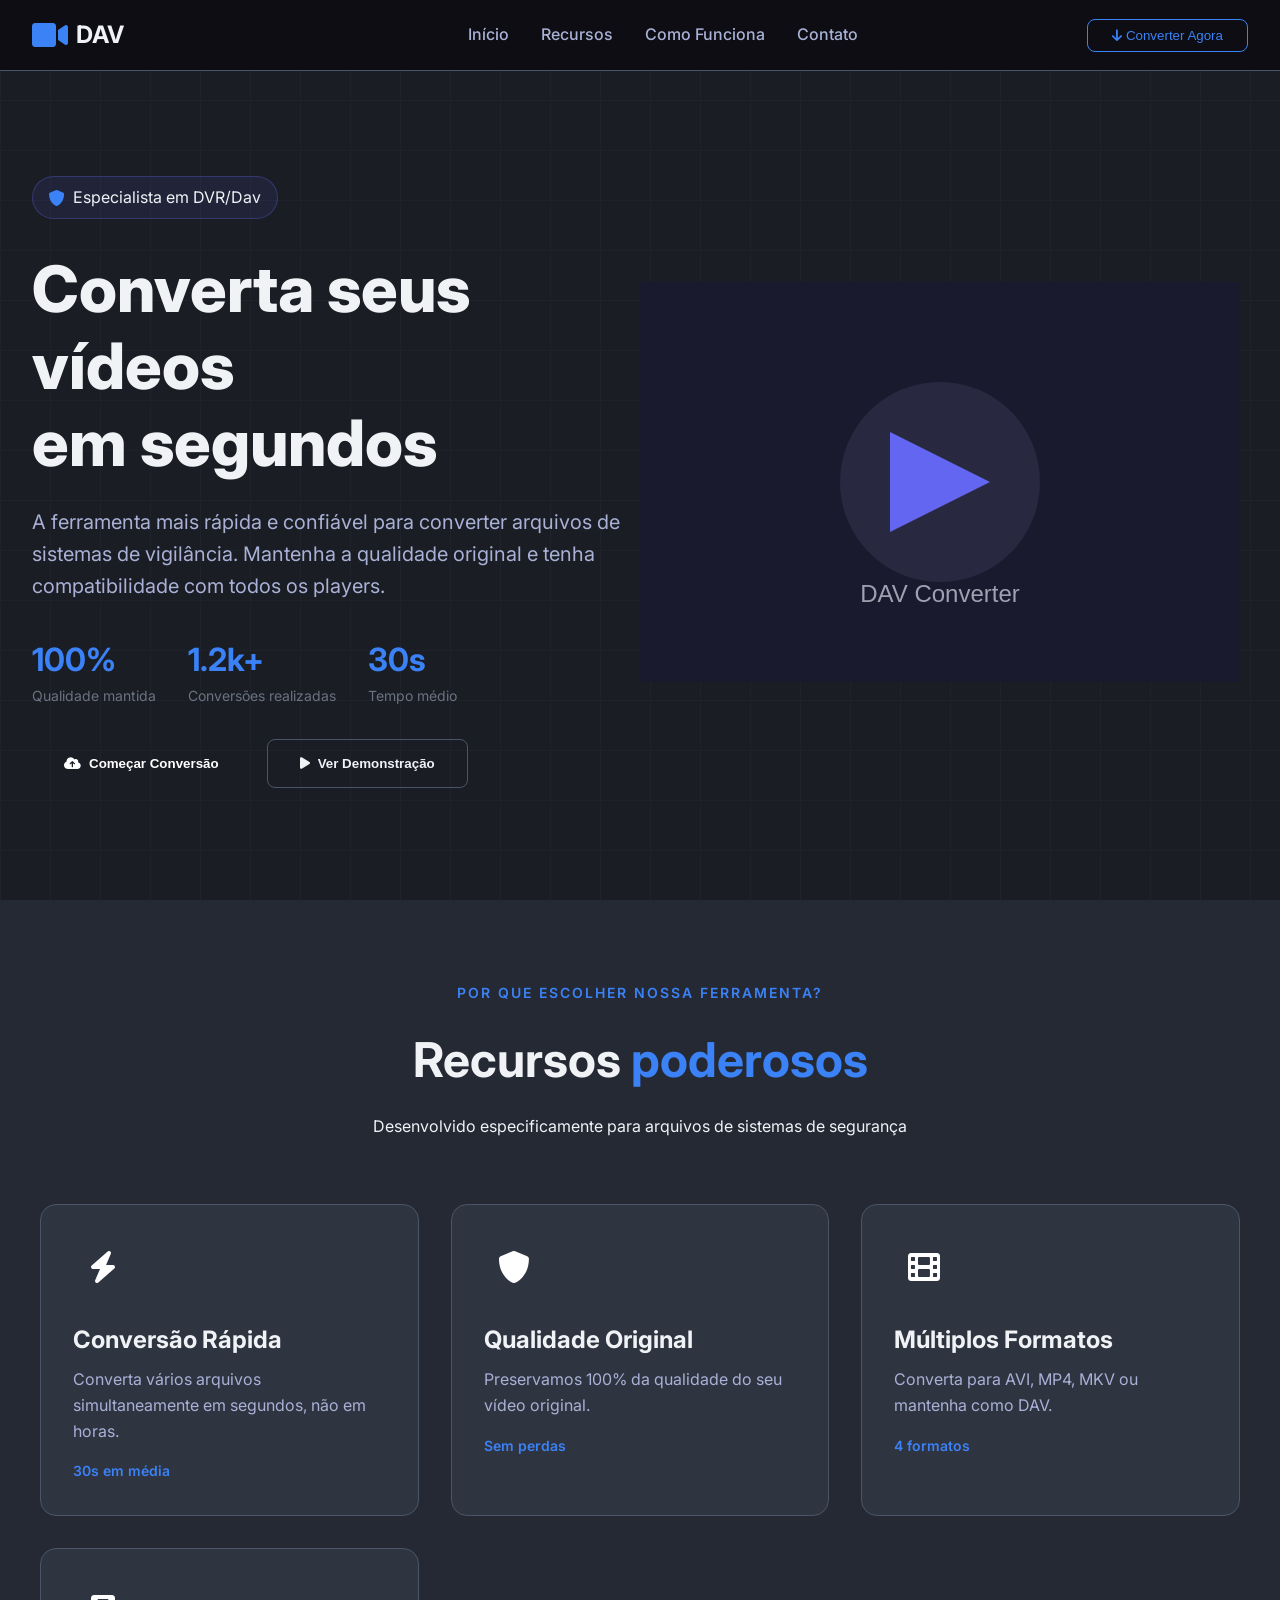
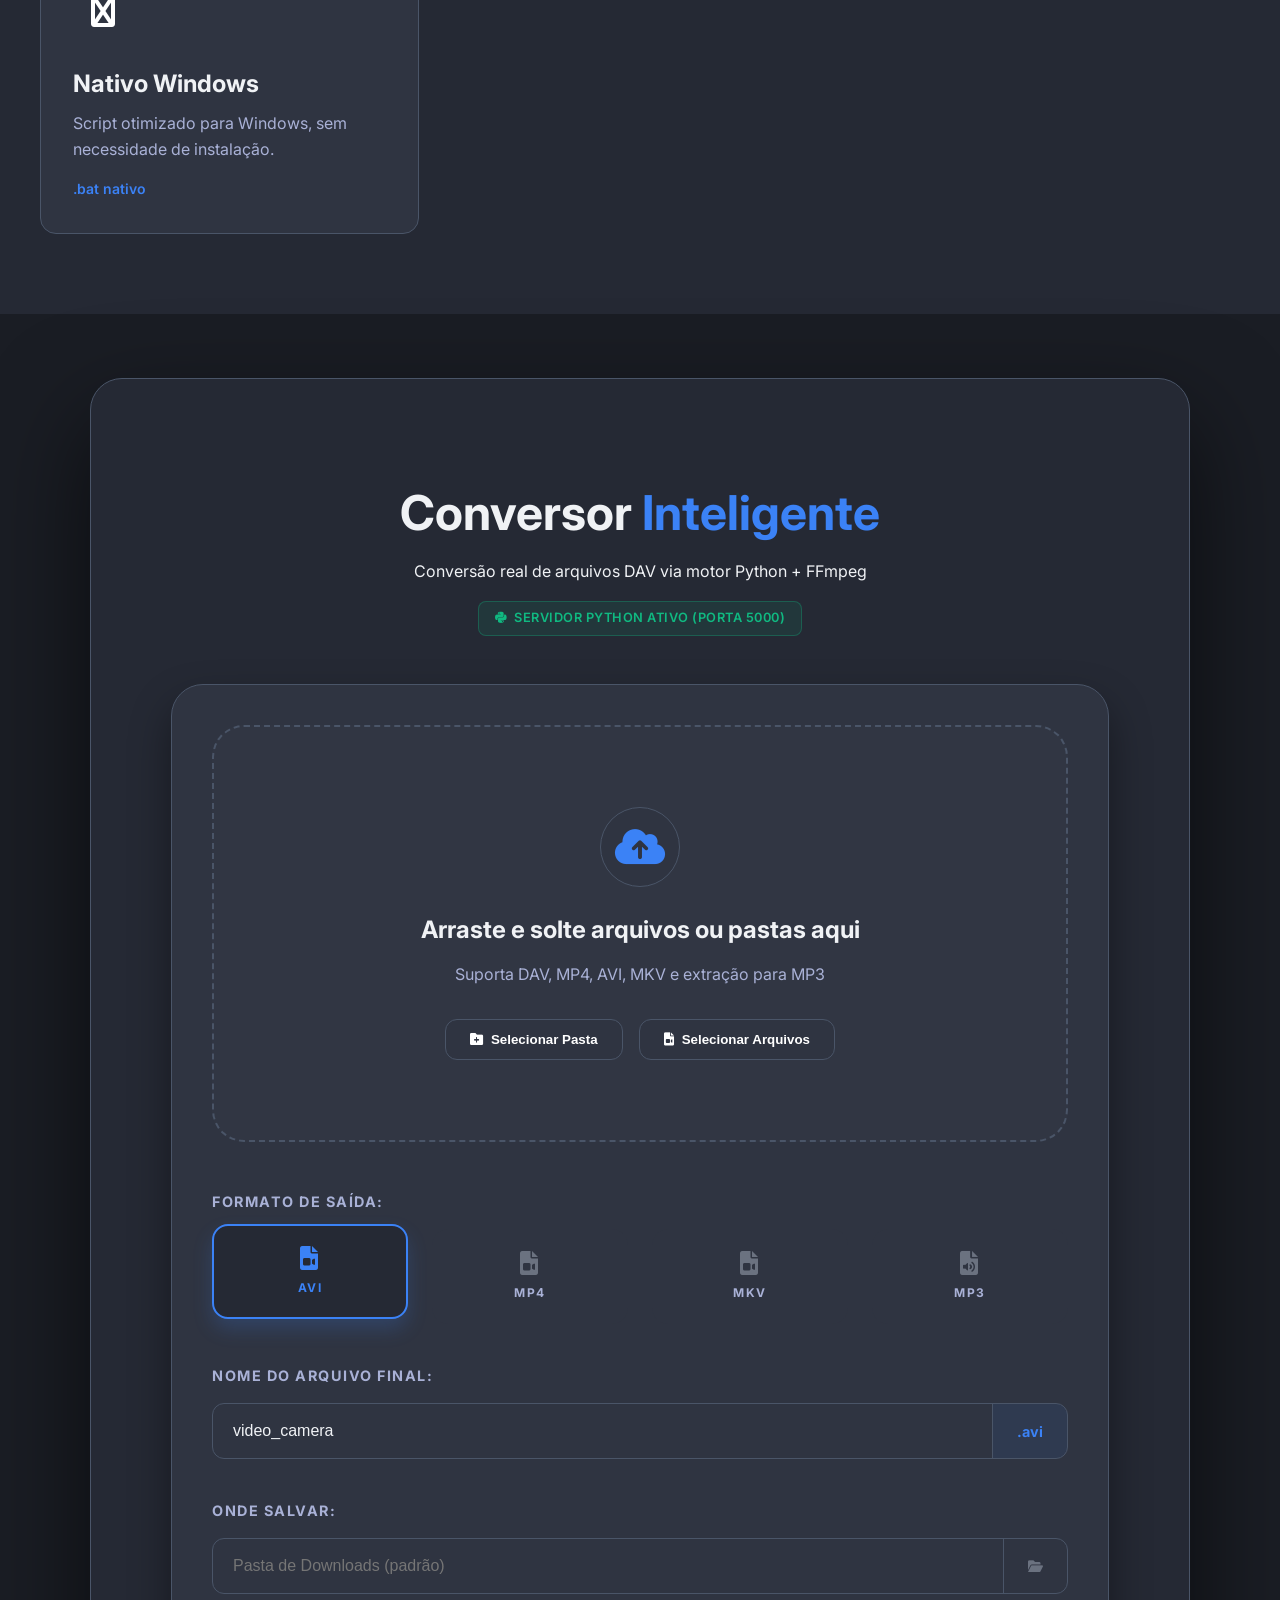
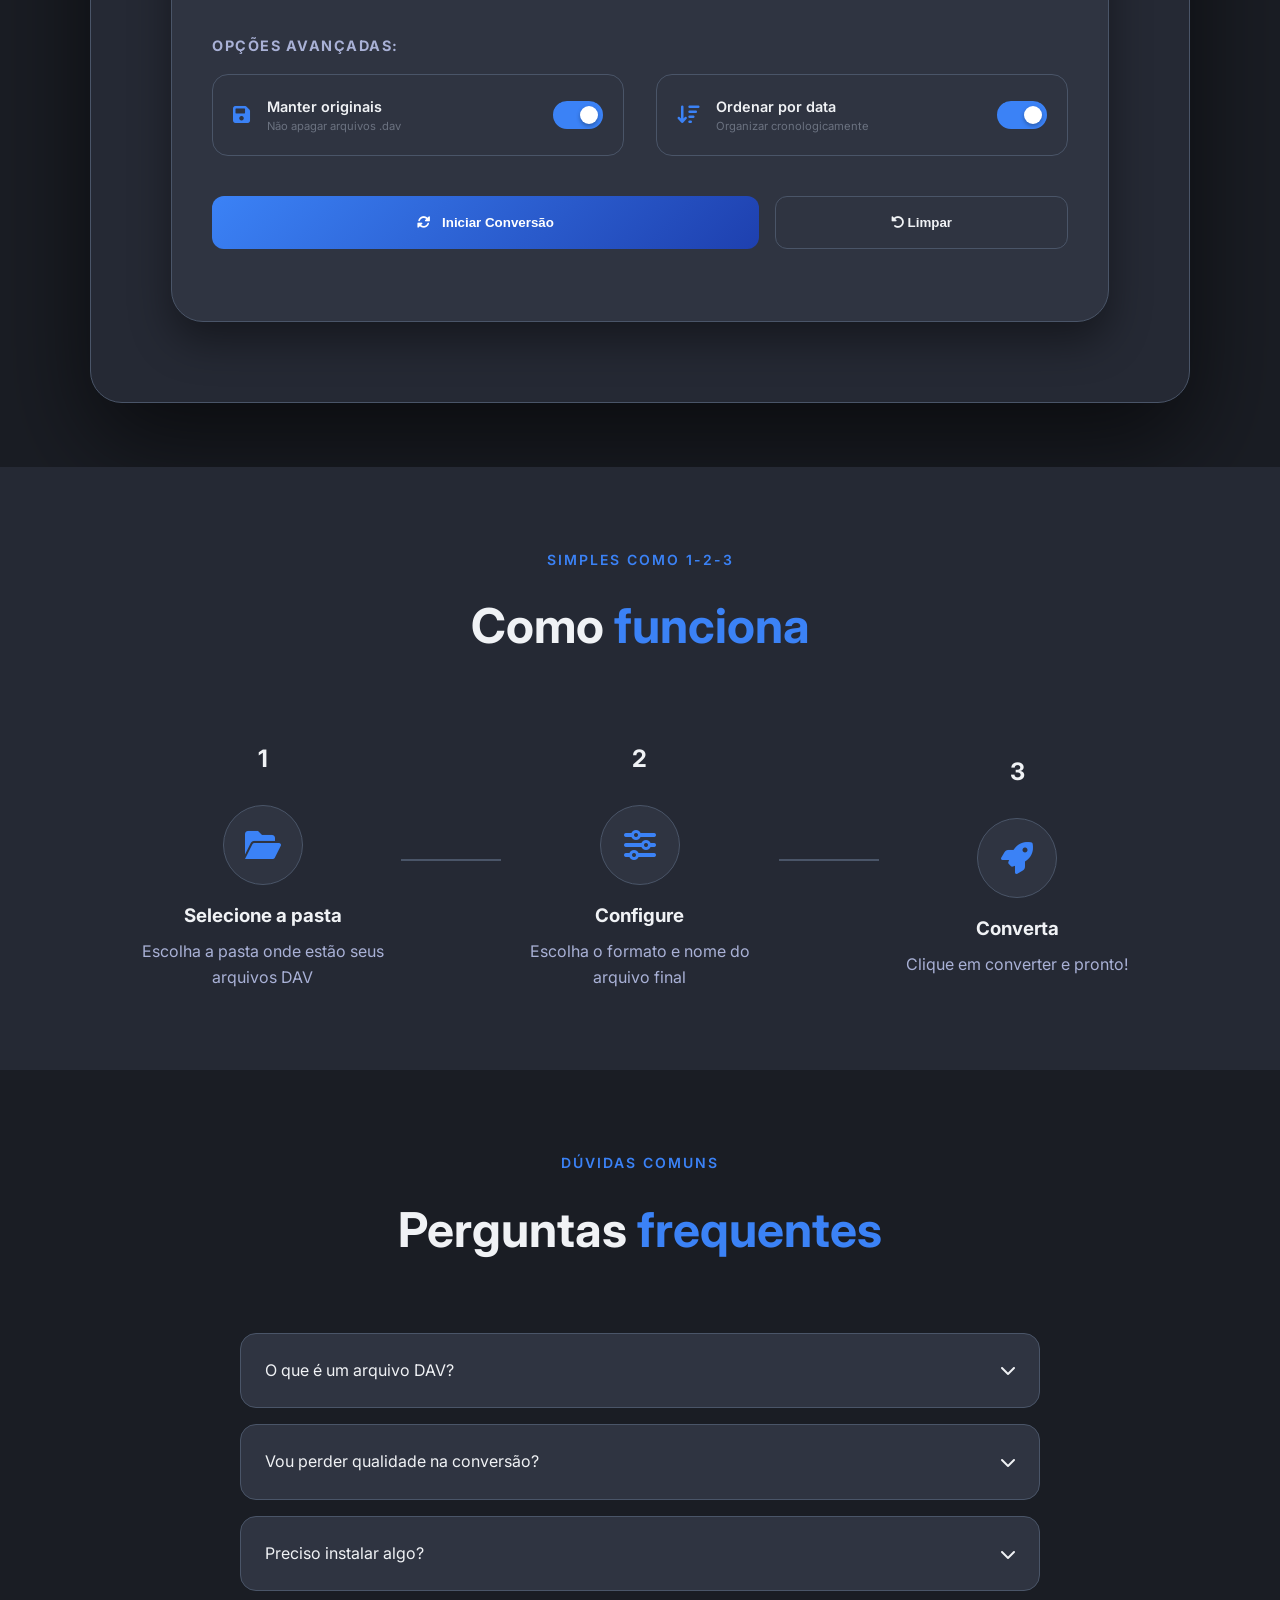
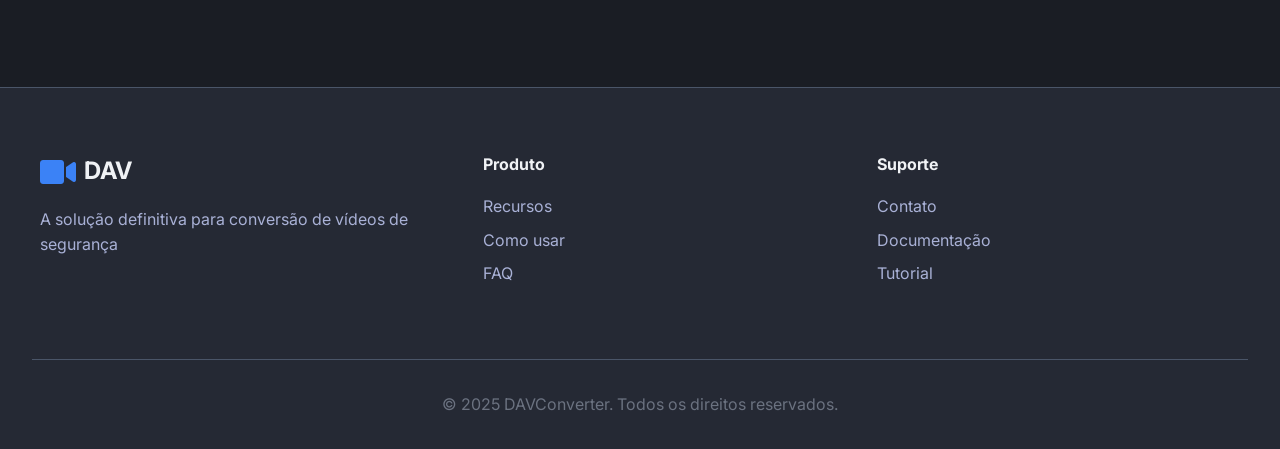
==== public/index.html @ ddee4359 "feat(vercel): deploy video converter with serverless API and static frontend Add Vercel deployment c" ====
<!DOCTYPE html>
<html lang="pt-BR">
<head>
    <meta charset="UTF-8">
    <meta name="viewport" content="width=device-width, initial-scale=1.0">
    <title>DAV Converter Pro - Transforme seus vídeos de segurança</title>
    <link rel="stylesheet" href="css/style.css">
    <link rel="stylesheet" href="https://cdnjs.cloudflare.com/ajax/libs/font-awesome/6.0.0/css/all.min.css">
    <link href="https://fonts.googleapis.com/css2?family=Inter:wght@300;400;500;600;700;800&display=swap" rel="stylesheet">
</head>
<body>
    <!-- Header com navegação -->
    <header class="header">
        <nav class="nav-container">
            <div class="logo">
                <i class="fas fa-video"></i>
                <span>DAV<span class="accent">Converter</span></span>
            </div>
            
            <!-- Botão do menu mobile -->
            <button class="menu-toggle" id="menuToggle">
                <i class="fas fa-bars"></i>
            </button>

            <ul class="nav-menu" id="navMenu">
                <li><a href="#home">Início</a></li>
                <li><a href="#features">Recursos</a></li>
                <li><a href="#como-funciona">Como Funciona</a></li>
                <li><a href="#contato">Contato</a></li>
            </ul>
            <div class="nav-actions">
                <button class="btn-outline" onclick="scrollToConverter()">
                    <i class="fas fa-arrow-down"></i> Converter Agora
                </button>
            </div>
        </nav>
    </header>

    <!-- Hero Section -->
    <section id="home" class="hero">
        <div class="hero-background">
            <div class="gradient-sphere"></div>
            <div class="grid-overlay"></div>
        </div>
        <div class="hero-content">
            <div class="badge">
                <i class="fas fa-shield-alt"></i>
                <span>Especialista em DVR/Dav</span>
            </div>
            <h1 class="hero-title">
                Converta seus vídeos <span class="gradient-text">DAV</span><br>
                em segundos
            </h1>
            <p class="hero-description">
                A ferramenta mais rápida e confiável para converter arquivos de sistemas de vigilância. 
                Mantenha a qualidade original e tenha compatibilidade com todos os players.
            </p>
            <div class="hero-stats">
                <div class="stat-item">
                    <span class="stat-number">100%</span>
                    <span class="stat-label">Qualidade mantida</span>
                </div>
                <div class="stat-item">
                    <span class="stat-number">1.2k+</span>
                    <span class="stat-label">Conversões realizadas</span>
                </div>
                <div class="stat-item">
                    <span class="stat-number">30s</span>
                    <span class="stat-label">Tempo médio</span>
                </div>
            </div>
            <div class="hero-cta">
                <button class="btn-primary" onclick="scrollToConverter()">
                    <i class="fas fa-cloud-upload-alt"></i>
                    Começar Conversão
                </button>
                <button class="btn-play" onclick="showDemo()">
                    <i class="fas fa-play"></i>
                    Ver Demonstração
                </button>
            </div>
        </div>
        <div class="hero-image">
            <img src="assets/converter-illustration.svg" alt="Converter Illustration">
        </div>
    </section>

    <!-- Features Section -->
    <section id="features" class="features">
        <div class="section-header">
            <span class="section-subtitle">Por que escolher nossa ferramenta?</span>
            <h2 class="section-title">Recursos <span class="accent">poderosos</span></h2>
            <p class="section-description">
                Desenvolvido especificamente para arquivos de sistemas de segurança
            </p>
        </div>
        <div class="features-grid">
            <div class="feature-card">
                <div class="feature-icon">
                    <i class="fas fa-bolt"></i>
                </div>
                <h3>Conversão Rápida</h3>
                <p>Converta vários arquivos simultaneamente em segundos, não em horas.</p>
                <div class="feature-stats">30s em média</div>
            </div>
            <div class="feature-card">
                <div class="feature-icon">
                    <i class="fas fa-shield-alt"></i>
                </div>
                <h3>Qualidade Original</h3>
                <p>Preservamos 100% da qualidade do seu vídeo original.</p>
                <div class="feature-stats">Sem perdas</div>
            </div>
            <div class="feature-card">
                <div class="feature-icon">
                    <i class="fas fa-film"></i>
                </div>
                <h3>Múltiplos Formatos</h3>
                <p>Converta para AVI, MP4, MKV ou mantenha como DAV.</p>
                <div class="feature-stats">4 formatos</div>
            </div>
            <div class="feature-card">
                <div class="feature-icon">
                    <i class="fas fa-windows"></i>
                </div>
                <h3>Nativo Windows</h3>
                <p>Script otimizado para Windows, sem necessidade de instalação.</p>
                <div class="feature-stats">.bat nativo</div>
            </div>
        </div>
    </section>

    <!-- Converter Section -->
    <section class="converter" id="converter">
        <div class="converter-container">
            <div class="converter-header">
                <h2 class="section-title">Conversor <span class="accent">Inteligente</span></h2>
                <p>Conversão real de arquivos DAV via motor Python + FFmpeg</p>
                <div class="engine-badge">
                    <i class="fab fa-python"></i>
                    Servidor Python Ativo (Porta 5000)
                </div>
            </div>
            
            <div class="converter-card">
                <div class="drop-zone" id="dropZone">
                    <div class="drop-zone-content">
                        <div class="drop-zone-icon">
                            <i class="fas fa-cloud-upload-alt"></i>
                        </div>
                        <h3>Arraste e solte arquivos ou pastas aqui</h3>
                        <p>Suporta DAV, MP4, AVI, MKV e extração para MP3</p>
                        <div class="drop-zone-actions">
                            <button class="btn-drop" onclick="selectFolder()">
                                <i class="fas fa-folder-plus"></i> Selecionar Pasta
                            </button>
                            <button class="btn-drop" onclick="selectFile()">
                                <i class="fas fa-file-video"></i> Selecionar Arquivos
                            </button>
                        </div>
                    </div>
                </div>

                <div class="folder-input" style="display: none;">
                    <div class="folder-path" id="folderPath">
                        <i class="far fa-folder-open"></i>
                        <span>Nenhum arquivo ou pasta selecionada</span>
                    </div>
                    <div class="destination-path" id="destinationPath">
                        <i class="fas fa-download"></i>
                        <span>Destino: Pasta de Downloads</span>
                    </div>
                    <div class="input-actions">
                        <button class="btn-folder" onclick="selectFolder()">
                            <i class="fas fa-folder-open"></i>
                            Pasta
                        </button>
                        <button class="btn-folder" onclick="selectFile()">
                            <i class="fas fa-file-video"></i>
                            Arquivo
                        </button>
                    </div>
                </div>

                <div class="file-list" id="fileList" style="display: none;">
                    <div class="file-list-header">
                        <span><i class="fas fa-file-video"></i> Arquivos encontrados:</span>
                        <span id="fileCount">0</span>
                    </div>
                    <div class="file-items" id="fileItems"></div>
                </div>

                <div class="converter-options">
                    <!-- Formato de Saída -->
                    <div class="options-group">
                        <label>Formato de saída:</label>
                        <div class="format-selector">
                            <label class="format-option">
                                <input type="radio" name="format" value="avi" checked>
                                <div class="format-badge">
                                    <i class="fas fa-file-video"></i>
                                    <span>AVI</span>
                                </div>
                            </label>
                            <label class="format-option">
                                <input type="radio" name="format" value="mp4">
                                <div class="format-badge">
                                    <i class="fas fa-file-video"></i>
                                    <span>MP4</span>
                                </div>
                            </label>
                            <label class="format-option">
                                <input type="radio" name="format" value="mkv">
                                <div class="format-badge">
                                    <i class="fas fa-file-video"></i>
                                    <span>MKV</span>
                                </div>
                            </label>
                            <label class="format-option">
                                <input type="radio" name="format" value="mp3">
                                <div class="format-badge">
                                    <i class="fas fa-file-audio"></i>
                                    <span>MP3</span>
                                </div>
                            </label>
                        </div>
                    </div>

                    <!-- Nome do Arquivo -->
                    <div class="options-group">
                        <label>Nome do arquivo final:</label>
                        <div class="filename-input-wrapper">
                            <input type="text" id="filename" placeholder="video_camera" value="video_camera">
                            <span class="extension-label" id="extension">.avi</span>
                        </div>
                    </div>

                    <!-- Local de Salvamento -->
                    <div class="options-group" id="saveLocationGroup">
                        <label>Onde salvar:</label>
                        <div class="save-path-wrapper">
                            <input type="text" id="savePath" placeholder="Pasta de Downloads (padrão)" readonly>
                            <button id="selectSavePathBtn" class="btn-icon-select" title="Escolher local" onclick="handleSavePicker()">
                                <i class="fas fa-folder-open"></i>
                            </button>
                        </div>
                    </div>

                    <!-- Opções Avançadas -->
                    <div class="options-group">
                        <label>Opções avançadas:</label>
                        <div class="advanced-grid">
                            <div class="advanced-card">
                                <div class="card-header">
                                    <i class="fas fa-save"></i>
                                    <div class="card-title">
                                        <span>Manter originais</span>
                                        <small>Não apagar arquivos .dav</small>
                                    </div>
                                </div>
                                <label class="switch">
                                    <input type="checkbox" id="keepOriginals" checked>
                                    <span class="slider"></span>
                                </label>
                            </div>

                            <div class="advanced-card">
                                <div class="card-header">
                                    <i class="fas fa-sort-amount-down"></i>
                                    <div class="card-title">
                                        <span>Ordenar por data</span>
                                        <small>Organizar cronologicamente</small>
                                    </div>
                                </div>
                                <label class="switch">
                                    <input type="checkbox" id="orderByDate" checked>
                                    <span class="slider"></span>
                                </label>
                            </div>
                        </div>
                    </div>
                </div>

                <div class="converter-actions">
                    <button class="btn-convert" onclick="startConversion()" id="convertBtn" disabled>
                        <i class="fas fa-sync-alt"></i>
                        <span>Iniciar Conversão</span>
                    </button>
                    <button class="btn-secondary" onclick="resetConverter()">
                        <i class="fas fa-undo-alt"></i>
                        Limpar
                    </button>
                </div>

                <div class="progress-container" id="progressContainer" style="display: none;">
                    <div class="progress-info">
                        <span>Convertendo...</span>
                        <span id="progressPercent">0%</span>
                    </div>
                    <div class="progress-bar">
                        <div class="progress-fill" id="progressFill" style="width: 0%"></div>
                    </div>
                    <div class="progress-status" id="progressStatus">
                        Aguardando início...
                    </div>
                    
                    <div class="console-toggle">
                        <button class="btn-console" onclick="toggleConsole()">
                            <i class="fas fa-terminal"></i>
                            Ver no console
                        </button>
                    </div>
                    
                    <div class="console-log" id="consoleLog" style="display: none;">
                        <div class="console-header">
                            <span><i class="fas fa-code"></i> Output do FFmpeg</span>
                            <button onclick="copyLogs()"><i class="far fa-copy"></i></button>
                        </div>
                        <pre id="logContent">Aguardando logs do processo...</pre>
                    </div>
                </div>

                <div class="result-container" id="resultContainer" style="display: none;">
                    <div class="result-icon success">
                        <i class="fas fa-check-circle"></i>
                    </div>
                    <h3>Conversão concluída!</h3>
                    <p id="resultMessage"></p>
                    <button class="btn-outline" onclick="downloadResult()">
                        <i class="fas fa-download"></i>
                        Baixar Arquivo
                    </button>
                </div>
            </div>
        </div>
    </section>

    <!-- How it works -->
    <section id="como-funciona" class="how-it-works">
        <div class="section-header">
            <span class="section-subtitle">Simples como 1-2-3</span>
            <h2 class="section-title">Como <span class="accent">funciona</span></h2>
        </div>
        <div class="steps">
            <div class="step">
                <div class="step-number">1</div>
                <div class="step-icon">
                    <i class="fas fa-folder-open"></i>
                </div>
                <h3>Selecione a pasta</h3>
                <p>Escolha a pasta onde estão seus arquivos DAV</p>
            </div>
            <div class="step-connector"></div>
            <div class="step">
                <div class="step-number">2</div>
                <div class="step-icon">
                    <i class="fas fa-sliders-h"></i>
                </div>
                <h3>Configure</h3>
                <p>Escolha o formato e nome do arquivo final</p>
            </div>
            <div class="step-connector"></div>
            <div class="step">
                <div class="step-number">3</div>
                <div class="step-icon">
                    <i class="fas fa-rocket"></i>
                </div>
                <h3>Converta</h3>
                <p>Clique em converter e pronto!</p>
            </div>
        </div>
    </section>

    <!-- FAQ Section -->
    <section class="faq">
        <div class="section-header">
            <span class="section-subtitle">Dúvidas comuns</span>
            <h2 class="section-title">Perguntas <span class="accent">frequentes</span></h2>
        </div>
        <div class="faq-container">
            <div class="faq-item">
                <div class="faq-question" onclick="toggleFaq(this)">
                    <span>O que é um arquivo DAV?</span>
                    <i class="fas fa-chevron-down"></i>
                </div>
                <div class="faq-answer">
                    DAV é um formato de vídeo utilizado por sistemas de segurança e DVRs. É similar ao MP4, mas com um container proprietário.
                </div>
            </div>
            <div class="faq-item">
                <div class="faq-question" onclick="toggleFaq(this)">
                    <span>Vou perder qualidade na conversão?</span>
                    <i class="fas fa-chevron-down"></i>
                </div>
                <div class="faq-answer">
                    Não! Nosso conversor mantém 100% da qualidade original, apenas altera o container do vídeo.
                </div>
            </div>
            <div class="faq-item">
                <div class="faq-question" onclick="toggleFaq(this)">
                    <span>Preciso instalar algo?</span>
                    <i class="fas fa-chevron-down"></i>
                </div>
                <div class="faq-answer">
                    Não! Tudo é executado via script nativo do Windows. O FFmpeg é baixado automaticamente se necessário.
                </div>
            </div>
        </div>
    </section>

    <!-- Footer -->
    <footer class="footer">
        <div class="footer-content">
            <div class="footer-brand">
                <div class="logo">
                    <i class="fas fa-video"></i>
                    <span>DAV<span class="accent">Converter</span></span>
                </div>
                <p>A solução definitiva para conversão de vídeos de segurança</p>
            </div>
            <div class="footer-links">
                <div class="footer-column">
                    <h4>Produto</h4>
                    <ul>
                        <li><a href="#features">Recursos</a></li>
                        <li><a href="#como-funciona">Como usar</a></li>
                        <li><a href="#faq">FAQ</a></li>
                    </ul>
                </div>
                <div class="footer-column">
                    <h4>Suporte</h4>
                    <ul>
                        <li><a href="#contato">Contato</a></li>
                        <li><a href="#">Documentação</a></li>
                        <li><a href="#">Tutorial</a></li>
                    </ul>
                </div>
            </div>
        </div>
        <div class="footer-bottom">
            <p>&copy; 2025 DAVConverter. Todos os direitos reservados.</p>
        </div>
    </footer>

    <script src="js/script.js"></script>
</body>
</html>
---- public/css/style.css ----
@import url('https://fonts.googleapis.com/css2?family=Inter:wght@400;500;600;700&display=swap');

:root {
    --bg-primary: #1a1d24;
    --bg-secondary: #252934;
    --bg-card: #2f3441;
    --text-primary: #f0f2f5;
    --text-secondary: #a9b1d6;
    --text-muted: #6b7280;
    --accent-primary: #3b82f6;
    --accent-secondary: #1e40af;
    --border-color: #4a5568;
    --success: #10b981;
    --error: #ef4444;
    --shadow: rgba(0, 0, 0, 0.2);
}

* {
    margin: 0;
    padding: 0;
    box-sizing: border-box;
}

body {
    font-family: 'Inter', sans-serif;
    background-color: var(--bg-primary);
    color: var(--text-primary);
    line-height: 1.6;
    font-size: 16px;
    -webkit-font-smoothing: antialiased;
    -moz-osx-font-smoothing: grayscale;
}

/* Header */
.header {
    position: fixed;
    top: 0;
    left: 0;
    right: 0;
    background: rgba(10, 10, 15, 0.8);
    backdrop-filter: blur(10px);
    border-bottom: 1px solid var(--border-color);
    z-index: 1000;
}

.nav-container {
    max-width: 1400px;
    margin: 0 auto;
    padding: 1rem 2rem;
    display: flex;
    justify-content: space-between;
    align-items: center;
}

.logo {
    display: flex;
    align-items: center;
    gap: 0.5rem;
    font-size: 1.5rem;
    font-weight: 700;
}

.logo i {
    color: var(--accent-primary);
    font-size: 2rem;
}

.logo .accent {
    background: var(--gradient-1);
    -webkit-background-clip: text;
    -webkit-text-fill-color: transparent;
}

.nav-menu {
    display: flex;
    gap: 2rem;
    list-style: none;
}

.nav-menu a {
    color: var(--text-secondary);
    text-decoration: none;
    font-weight: 500;
    transition: color 0.3s;
}

.nav-menu a:hover {
    color: var(--accent-primary);
}

.menu-toggle {
    display: none;
    background: transparent;
    border: none;
    color: var(--text-primary);
    font-size: 1.5rem;
    cursor: pointer;
    z-index: 1100;
}

/* Navbar Responsiva */
@media (max-width: 768px) {
    .menu-toggle {
        display: block;
    }

    .nav-menu {
        position: fixed;
        top: 0;
        right: -100%;
        width: 80%;
        height: 100vh;
        background: var(--bg-secondary);
        flex-direction: column;
        justify-content: center;
        align-items: center;
        gap: 2rem;
        transition: 0.4s cubic-bezier(0.4, 0, 0.2, 1);
        z-index: 1000;
        box-shadow: -10px 0 30px rgba(0, 0, 0, 0.5);
    }

    .nav-menu.active {
        right: 0;
    }

    .nav-actions {
        display: none;
    }
}

.btn-outline {
    background: transparent;
    border: 1px solid var(--accent-primary);
    color: var(--accent-primary);
    padding: 0.5rem 1.5rem;
    border-radius: 0.5rem;
    font-weight: 500;
    cursor: pointer;
    transition: all 0.3s;
}

.btn-outline:hover {
    background: var(--accent-primary);
    color: white;
    box-shadow: 0 0 20px var(--accent-glow);
}

/* Hero Section */
.hero {
    min-height: 100vh;
    display: flex;
    align-items: center;
    padding: 6rem 2rem 2rem;
    position: relative;
    overflow: hidden;
}

.hero-background {
    position: absolute;
    top: 0;
    left: 0;
    right: 0;
    bottom: 0;
    z-index: 0;
}

.gradient-sphere {
    position: absolute;
    width: 600px;
    height: 600px;
    background: radial-gradient(circle, var(--accent-glow) 0%, transparent 70%);
    top: -200px;
    right: -200px;
    border-radius: 50%;
    animation: float 10s ease-in-out infinite;
}

.grid-overlay {
    position: absolute;
    top: 0;
    left: 0;
    right: 0;
    bottom: 0;
    background-image: 
        linear-gradient(var(--border-color) 1px, transparent 1px),
        linear-gradient(90deg, var(--border-color) 1px, transparent 1px);
    background-size: 50px 50px;
    opacity: 0.1;
}

@keyframes float {
    0%, 100% { transform: translate(0, 0) scale(1); }
    50% { transform: translate(30px, 30px) scale(1.1); }
}

.hero-content {
    max-width: 600px;
    position: relative;
    z-index: 1;
}

.badge {
    display: inline-flex;
    align-items: center;
    gap: 0.5rem;
    background: rgba(99, 102, 241, 0.1);
    border: 1px solid rgba(99, 102, 241, 0.3);
    padding: 0.5rem 1rem;
    border-radius: 2rem;
    margin-bottom: 2rem;
}

.badge i {
    color: var(--accent-primary);
}

.hero-title {
    font-size: 4rem;
    font-weight: 800;
    line-height: 1.2;
    margin-bottom: 1.5rem;
}

.gradient-text {
    background: var(--gradient-1);
    -webkit-background-clip: text;
    -webkit-text-fill-color: transparent;
}

.hero-description {
    font-size: 1.25rem;
    color: var(--text-secondary);
    margin-bottom: 2rem;
}

.hero-stats {
    display: flex;
    gap: 2rem;
    margin-bottom: 2rem;
}

.stat-item {
    display: flex;
    flex-direction: column;
}

.stat-number {
    font-size: 2rem;
    font-weight: 700;
    color: var(--accent-primary);
}

.stat-label {
    font-size: 0.875rem;
    color: var(--text-muted);
}

.hero-cta {
    display: flex;
    gap: 1rem;
}

.btn-primary {
    background: var(--gradient-1);
    color: white;
    border: none;
    padding: 1rem 2rem;
    border-radius: 0.5rem;
    font-weight: 600;
    cursor: pointer;
    display: flex;
    align-items: center;
    gap: 0.5rem;
    transition: transform 0.3s, box-shadow 0.3s;
}

.btn-primary:hover {
    transform: translateY(-2px);
    box-shadow: 0 10px 30px var(--accent-glow);
}

.btn-play {
    background: transparent;
    border: 1px solid var(--border-color);
    color: var(--text-primary);
    padding: 1rem 2rem;
    border-radius: 0.5rem;
    font-weight: 600;
    cursor: pointer;
    display: flex;
    align-items: center;
    gap: 0.5rem;
    transition: all 0.3s;
}

.btn-play:hover {
    background: var(--bg-card);
    border-color: var(--accent-primary);
}

.hero-image {
    flex: 1;
    display: flex;
    justify-content: center;
    align-items: center;
    position: relative;
    z-index: 1;
}

.hero-image img {
    max-width: 100%;
    height: auto;
    animation: float 6s ease-in-out infinite;
}

/* Features Section */
.features {
    padding: 5rem 2rem;
    background: var(--bg-secondary);
}

.section-header {
    text-align: center;
    max-width: 600px;
    margin: 0 auto 4rem;
}

.section-subtitle {
    color: var(--accent-primary);
    font-weight: 600;
    text-transform: uppercase;
    letter-spacing: 2px;
    font-size: 0.875rem;
}

.section-title {
    font-size: 3rem;
    margin: 1rem 0;
}

.section-title .accent {
    color: var(--accent-primary);
}

.features-grid {
    display: grid;
    grid-template-columns: repeat(auto-fit, minmax(300px, 1fr));
    gap: 2rem;
    max-width: 1200px;
    margin: 0 auto;
}

.feature-card {
    background: var(--bg-card);
    border: 1px solid var(--border-color);
    border-radius: 1rem;
    padding: 2rem;
    transition: all 0.3s;
}

.feature-card:hover {
    transform: translateY(-5px);
    border-color: var(--accent-primary);
    box-shadow: 0 10px 40px rgba(99, 102, 241, 0.1);
}

.feature-icon {
    width: 60px;
    height: 60px;
    background: var(--gradient-1);
    border-radius: 1rem;
    display: flex;
    align-items: center;
    justify-content: center;
    margin-bottom: 1.5rem;
}

.feature-icon i {
    font-size: 2rem;
    color: white;
}

.feature-card h3 {
    font-size: 1.5rem;
    margin-bottom: 0.5rem;
}

.feature-card p {
    color: var(--text-secondary);
    margin-bottom: 1rem;
}

.feature-stats {
    font-size: 0.875rem;
    color: var(--accent-primary);
    font-weight: 600;
}

/* Converter Section */
/* Modernização e Alinhamento do Formulário */

main {
    display: grid;
    place-items: center;
    min-height: 100vh;
    padding: 2rem 1rem; /* Padding externo para o scroll */
    background: var(--bg-primary);
}

.converter-container {
    width: 95%; /* Usa quase toda a largura em telas pequenas */
    max-width: 1100px; /* Expandido bastante para as laterais */
    background: var(--bg-secondary);
    border-radius: 2rem;
    padding: 5rem 5rem; /* Padding generoso no topo, base e laterais */
    box-shadow: 0 40px 100px rgba(0, 0, 0, 0.6);
    border: 1px solid var(--border-color);
    margin: 4rem auto; /* Margem superior e inferior para respiro */
}

.converter-header {
    text-align: center;
    margin-bottom: 3rem;
}

.converter-header .section-title {
    font-size: 3rem; /* Mantendo o tamanho padrão de section-title */
    margin-bottom: 0.5rem;
}

.engine-badge {
    display: inline-flex;
    align-items: center;
    gap: 0.5rem;
    background: rgba(16, 185, 129, 0.1);
    border: 1px solid rgba(16, 185, 129, 0.3);
    color: var(--success);
    padding: 0.4rem 1rem;
    border-radius: 0.5rem;
    font-size: 0.8rem;
    font-weight: 600;
    margin-top: 1rem;
    text-transform: uppercase;
    letter-spacing: 0.5px;
}

.converter-card {
    background: var(--bg-card);
    border: 1px solid var(--border-color);
    border-radius: 2rem;
    padding: 2.5rem;
    box-shadow: 0 20px 40px rgba(0, 0, 0, 0.4);
}

.drop-zone {
    width: 100%; /* Garante que a zona de drop ocupe toda a largura */
    border: 2px dashed var(--border-color);
    border-radius: 2rem;
    padding: 5rem 3rem; /* Aumentei o padding interno */
    text-align: center;
    transition: all 0.4s cubic-bezier(0.175, 0.885, 0.32, 1.275);
    background: rgba(255, 255, 255, 0.01);
    margin-bottom: 3rem; /* Mais respiro abaixo */
    cursor: pointer;
    position: relative;
    overflow: hidden;
}

.drop-zone:hover {
    border-color: var(--accent-primary);
    background: rgba(99, 102, 241, 0.03);
}

.drop-zone.drag-active {
    border-color: var(--success);
    background: rgba(16, 185, 129, 0.05);
    transform: scale(1.02);
    box-shadow: 0 0 30px rgba(16, 185, 129, 0.1);
}

.drop-zone-icon {
    width: 80px;
    height: 80px;
    background: var(--bg-card);
    border-radius: 50%;
    display: flex;
    align-items: center;
    justify-content: center;
    margin: 0 auto 1.5rem;
    font-size: 2.5rem;
    color: var(--accent-primary);
    transition: all 0.3s;
    border: 1px solid var(--border-color);
}

.drop-zone:hover .drop-zone-icon {
    transform: translateY(-5px);
    color: var(--text-primary);
    background: var(--accent-primary);
    box-shadow: 0 10px 20px var(--accent-glow);
}

.drop-zone-content h3 {
    font-size: 1.5rem;
    margin-bottom: 0.75rem;
    font-weight: 700;
}

.drop-zone-content p {
    color: var(--text-secondary);
    margin-bottom: 2rem;
}

.drop-zone-actions {
    display: flex;
    justify-content: center;
    gap: 1rem;
}

.btn-drop {
    background: var(--bg-card);
    border: 1px solid var(--border-color);
    color: white;
    padding: 0.75rem 1.5rem;
    border-radius: 0.75rem;
    font-weight: 600;
    cursor: pointer;
    display: flex;
    align-items: center;
    gap: 0.5rem;
    transition: all 0.3s;
}

.btn-drop:hover {
    background: var(--bg-card-hover);
    border-color: var(--accent-primary);
    transform: translateY(-2px);
}

.folder-input {
    display: flex;
    flex-direction: column;
    gap: 1rem;
    margin-bottom: 2rem;
}

.input-actions {
    display: flex;
    gap: 0.5rem;
}

.folder-path, .destination-path {
    background: var(--bg-secondary);
    border: 1px solid var(--border-color);
    border-radius: 0.5rem;
    padding: 0.75rem 1rem;
    display: flex;
    align-items: center;
    gap: 0.75rem;
    color: var(--text-secondary);
}

.destination-path {
    background: rgba(16, 185, 129, 0.05);
    border-color: rgba(16, 185, 129, 0.2);
    font-size: 0.9rem;
}

.destination-path i {
    color: var(--success);
}

.btn-folder {
    flex: 1;
    background: var(--bg-card-hover);
    color: white;
    border: 1px solid var(--border-color);
    padding: 0.75rem 1rem;
    border-radius: 0.5rem;
    font-weight: 600;
    cursor: pointer;
    display: flex;
    align-items: center;
    justify-content: center;
    gap: 0.5rem;
    transition: all 0.3s;
}

.btn-folder:hover {
    background: var(--accent-primary);
    border-color: var(--accent-primary);
}

.file-list {
    background: var(--bg-secondary);
    border: 1px solid var(--border-color);
    border-radius: 0.5rem;
    margin-bottom: 2rem;
    overflow: hidden;
}

.file-list-header {
    background: var(--bg-card);
    padding: 1rem;
    border-bottom: 1px solid var(--border-color);
    display: flex;
    justify-content: space-between;
    font-weight: 600;
}

.file-items {
    max-height: 200px;
    overflow-y: auto;
    padding: 0.5rem;
}

.file-item {
    padding: 0.5rem;
    display: flex;
    align-items: center;
    gap: 1rem;
    color: var(--text-secondary);
    font-size: 0.875rem;
    border-bottom: 1px solid var(--border-color);
}

.file-item:last-child {
    border-bottom: none;
}

.file-item i {
    color: var(--accent-primary);
}

.converter-options {
    margin-bottom: 2rem;
}

.options-group {
    width: 100%;
    margin-bottom: 2.5rem; /* Aumentado o espaçamento entre grupos */
    display: flex;
    flex-direction: column;
    gap: 1rem;
}

.options-group label {
    font-size: 0.9rem; /* Ligeiramente maior para acompanhar o novo tamanho */
    font-weight: 700;
    color: var(--text-secondary);
    text-transform: uppercase;
    letter-spacing: 1.5px;
}

/* Formato Selector */
.format-selector {
    display: grid;
    grid-template-columns: repeat(auto-fit, minmax(120px, 1fr)); /* Aumentei o min-width */
    gap: 1.5rem; /* Aumentado para o novo layout expandido */
}

.format-option {
    cursor: pointer;
}

.format-option input {
    display: none;
}

.format-badge {
    display: flex;
    flex-direction: column;
    align-items: center;
    gap: 0.5rem;
    padding: 1.25rem 0.5rem;
    background: var(--bg-card);
    border: 2px solid transparent;
    border-radius: 1rem;
    transition: all 0.3s cubic-bezier(0.4, 0, 0.2, 1);
}

.format-badge i {
    font-size: 1.5rem;
    color: var(--text-muted);
}

.format-badge span {
    font-size: 0.75rem;
    font-weight: 700;
}

.format-option input:checked + .format-badge {
    background: var(--bg-secondary);
    border-color: var(--accent-primary);
    color: var(--accent-primary);
    transform: translateY(-5px);
    box-shadow: 0 10px 20px rgba(59, 130, 246, 0.2);
}

.format-option input:checked + .format-badge i {
    color: var(--accent-primary);
}

/* Inputs Unificados (Nome e Local) */
.filename-input-wrapper, .save-path-wrapper {
    display: flex;
    align-items: stretch; /* Garante que os filhos ocupem a altura toda */
    background: var(--bg-card);
    border: 1px solid var(--border-color);
    border-radius: 0.75rem;
    overflow: hidden;
    transition: all 0.3s ease;
    width: 100%;
    height: 3.5rem; /* Altura fixa para consistência */
}

.filename-input-wrapper:focus-within, .save-path-wrapper:focus-within {
    border-color: var(--accent-primary);
    box-shadow: 0 0 0 4px rgba(59, 130, 246, 0.1);
}

.filename-input-wrapper input, .save-path-wrapper input {
    flex: 1; /* Ocupa todo o espaço disponível */
    background: transparent;
    border: none;
    padding: 0 1.25rem;
    color: var(--text-primary);
    font-size: 1rem;
    outline: none;
}

.extension-label {
    flex-shrink: 0; /* Não deixa a label encolher */
    padding: 0 1.5rem;
    color: var(--accent-primary);
    font-weight: 700;
    font-size: 0.9rem;
    border-left: 1px solid var(--border-color);
    display: flex;
    align-items: center;
    background: rgba(59, 130, 246, 0.08);
}

.btn-icon-select {
    background: transparent;
    border: none;
    border-left: 1px solid var(--border-color);
    color: var(--text-muted);
    padding: 0 1.5rem;
    cursor: pointer;
    transition: all 0.3s ease;
    display: flex;
    align-items: center;
    height: 100%;
}

.btn-icon-select:hover {
    color: var(--accent-primary);
    background: rgba(59, 130, 246, 0.05);
}

/* Grid de Opções Avançadas */
.advanced-grid {
    display: grid;
    grid-template-columns: 1fr 1fr;
    gap: 2rem; /* Mais espaçamento entre os cards avançados */
}

.advanced-card {
    background: var(--bg-card);
    border: 1px solid var(--border-color);
    border-radius: 1rem;
    padding: 1.25rem;
    display: flex;
    justify-content: space-between;
    align-items: center;
    transition: all 0.3s ease;
}

.advanced-card:hover {
    border-color: var(--accent-primary);
    background: rgba(59, 130, 246, 0.02);
}

.card-header {
    display: flex;
    align-items: center;
    gap: 1rem;
}

.card-header i {
    font-size: 1.25rem;
    color: var(--accent-primary);
}

.card-title {
    display: flex;
    flex-direction: column;
}

.card-title span {
    font-size: 0.9rem;
    font-weight: 600;
}

.card-title small {
    font-size: 0.7rem;
    color: var(--text-muted);
}

/* Switch Style */
.switch {
    position: relative;
    display: inline-block;
    width: 50px;
    height: 28px;
    flex-shrink: 0;
}

.switch input {
    opacity: 0;
    width: 0;
    height: 0;
}

.slider {
    position: absolute;
    cursor: pointer;
    top: 0;
    left: 0;
    right: 0;
    bottom: 0;
    background-color: var(--bg-card-hover);
    transition: .4s cubic-bezier(0.4, 0, 0.2, 1);
    border-radius: 28px;
    border: 2px solid var(--border-color);
}

.slider:before {
    position: absolute;
    content: "";
    height: 18px;
    width: 18px;
    left: 3px;
    bottom: 3px;
    background-color: var(--text-muted);
    transition: .4s cubic-bezier(0.4, 0, 0.2, 1);
    border-radius: 50%;
    box-shadow: 0 2px 4px rgba(0, 0, 0, 0.3);
}

input:checked + .slider {
    background-color: var(--accent-primary);
    border-color: var(--accent-primary);
}

input:checked + .slider:before {
    transform: translateX(22px);
    background-color: white;
}

/* Responsividade Adicional */
@media (max-width: 768px) {
    .converter-card {
        padding: 1.5rem;
        border-radius: 1.5rem;
    }
    
    .advanced-options-grid {
        grid-template-columns: 1fr;
    }
    
    .advanced-option-card {
        padding: 1.25rem;
    }
    
    .format-selector {
        justify-content: space-between;
    }
    
    .format-option {
        flex: 0 0 48%;
    }
}

.converter-actions {
    display: flex;
    gap: 1rem;
    margin-bottom: 2rem;
}

/* Ações */
.converter-actions {
    display: flex;
    gap: 1rem;
    margin-top: 1rem;
}

.btn-convert {
    flex: 2;
    background: linear-gradient(135deg, var(--accent-primary), var(--accent-secondary));
    color: white;
    border: none;
    padding: 1.1rem;
    border-radius: 0.75rem;
    font-weight: 700;
    cursor: pointer;
    transition: all 0.3s ease;
    display: flex;
    align-items: center;
    justify-content: center;
    gap: 0.75rem;
}

.btn-convert:hover:not(:disabled) {
    transform: translateY(-3px);
    box-shadow: 0 10px 20px rgba(59, 130, 246, 0.3);
}

.btn-secondary {
    flex: 1;
    background: var(--bg-card);
    color: var(--text-primary);
    border: 1px solid var(--border-color);
    padding: 1.1rem;
    border-radius: 0.75rem;
    font-weight: 600;
    cursor: pointer;
    transition: all 0.3s ease;
}

.btn-secondary:hover {
    background: var(--bg-secondary);
    border-color: var(--text-muted);
}

/* Progress Bar */
.progress-container {
    margin-top: 2rem;
}

.progress-info {
    display: flex;
    justify-content: space-between;
    margin-bottom: 0.5rem;
    color: var(--text-secondary);
}

.progress-bar {
    height: 8px;
    background: var(--bg-secondary);
    border-radius: 4px;
    overflow: hidden;
}

.progress-fill {
    height: 100%;
    background: var(--gradient-1);
    transition: width 0.3s;
}

.progress-status {
    margin-top: 0.5rem;
    font-size: 0.875rem;
    color: var(--text-muted);
    text-align: center;
}

/* Console Logs */
.console-toggle {
    margin-top: 1.5rem;
    display: flex;
    justify-content: center;
}

.btn-console {
    background: transparent;
    border: 1px solid var(--border-color);
    color: var(--text-secondary);
    padding: 0.5rem 1rem;
    border-radius: 0.5rem;
    font-size: 0.8rem;
    cursor: pointer;
    display: flex;
    align-items: center;
    gap: 0.5rem;
    transition: all 0.3s;
}

.btn-console:hover {
    background: var(--bg-card-hover);
    color: var(--accent-primary);
    border-color: var(--accent-primary);
}

.console-log {
    margin-top: 1rem;
    background: #000;
    border-radius: 0.5rem;
    overflow: hidden;
    border: 1px solid #333;
}

.console-header {
    background: #1a1a1a;
    padding: 0.5rem 1rem;
    display: flex;
    justify-content: space-between;
    align-items: center;
    font-size: 0.75rem;
    color: #888;
    border-bottom: 1px solid #333;
}

.console-header button {
    background: transparent;
    border: none;
    color: #555;
    cursor: pointer;
    transition: color 0.3s;
}

.console-header button:hover {
    color: white;
}

.console-log pre {
    padding: 1rem;
    font-family: 'Fira Code', 'Consolas', monospace;
    font-size: 0.8rem;
    color: #00ff00;
    max-height: 300px;
    overflow-y: auto;
    white-space: pre-wrap;
    text-align: left;
}

/* Result Container */
.result-container {
    text-align: center;
    padding: 2rem;
}

.result-icon {
    font-size: 4rem;
    margin-bottom: 1rem;
}

.result-icon.success {
    color: var(--success);
}

.result-container h3 {
    font-size: 1.5rem;
    margin-bottom: 0.5rem;
}

.result-container p {
    color: var(--text-secondary);
    margin-bottom: 1.5rem;
}

/* How it works */
.how-it-works {
    padding: 5rem 2rem;
    background: var(--bg-secondary);
}

.steps {
    display: flex;
    justify-content: center;
    align-items: center;
    max-width: 1000px;
    margin: 0 auto;
    flex-wrap: wrap;
}

.step {
    text-align: center;
    position: relative;
    flex: 1;
    min-width: 200px;
}

.step-number {
    width: 60px;
    height: 60px;
    background: var(--gradient-1);
    border-radius: 50%;
    display: flex;
    align-items: center;
    justify-content: center;
    font-size: 1.5rem;
    font-weight: 700;
    margin: 0 auto 1rem;
}

.step-icon {
    width: 80px;
    height: 80px;
    background: var(--bg-card);
    border: 1px solid var(--border-color);
    border-radius: 50%;
    display: flex;
    align-items: center;
    justify-content: center;
    margin: 0 auto 1rem;
}

.step-icon i {
    font-size: 2rem;
    color: var(--accent-primary);
}

.step h3 {
    margin-bottom: 0.5rem;
}

.step p {
    color: var(--text-secondary);
}

.step-connector {
    width: 100px;
    height: 2px;
    background: var(--border-color);
    margin: 0 1rem;
}

@media (max-width: 768px) {
    .step-connector {
        display: none;
    }
}

/* FAQ Section */
.faq {
    padding: 5rem 2rem;
    background: var(--bg-primary);
}

.faq-container {
    max-width: 800px;
    margin: 0 auto;
}

.faq-item {
    background: var(--bg-card);
    border: 1px solid var(--border-color);
    border-radius: 1rem;
    margin-bottom: 1rem;
    overflow: hidden;
}

.faq-question {
    padding: 1.5rem;
    display: flex;
    justify-content: space-between;
    align-items: center;
    cursor: pointer;
    transition: background 0.3s;
}

.faq-question:hover {
    background: var(--bg-card-hover);
}

.faq-question i {
    transition: transform 0.3s;
}

.faq-item.active .faq-question i {
    transform: rotate(180deg);
}

.faq-answer {
    max-height: 0;
    padding: 0 1.5rem;
    overflow: hidden;
    transition: all 0.3s;
}

.faq-item.active .faq-answer {
    max-height: 200px;
    padding: 0 1.5rem 1.5rem;
}

/* Footer */
.footer {
    background: var(--bg-secondary);
    border-top: 1px solid var(--border-color);
    padding: 4rem 2rem 2rem;
}

.footer-content {
    max-width: 1200px;
    margin: 0 auto;
    display: grid;
    grid-template-columns: 1fr 2fr;
    gap: 4rem;
}

.footer-brand p {
    color: var(--text-secondary);
    margin-top: 1rem;
}

.footer-links {
    display: grid;
    grid-template-columns: repeat(2, 1fr);
    gap: 2rem;
}

.footer-column h4 {
    margin-bottom: 1rem;
}

.footer-column ul {
    list-style: none;
}

.footer-column ul li {
    margin-bottom: 0.5rem;
}

.footer-column a {
    color: var(--text-secondary);
    text-decoration: none;
    transition: color 0.3s;
}

.footer-column a:hover {
    color: var(--accent-primary);
}

.footer-bottom {
    text-align: center;
    margin-top: 4rem;
    padding-top: 2rem;
    border-top: 1px solid var(--border-color);
    color: var(--text-muted);
}

/* Responsive */
@media (max-width: 1024px) {
    .hero {
        flex-direction: column;
        text-align: center;
    }

    .hero-stats {
        justify-content: center;
    }

    .hero-cta {
        justify-content: center;
    }

    .nav-menu {
        display: none;
    }
}

@media (max-width: 768px) {
    .hero-title {
        font-size: 3rem;
    }

    .features-grid {
        grid-template-columns: 1fr;
    }

    .footer-content {
        grid-template-columns: 1fr;
    }
}
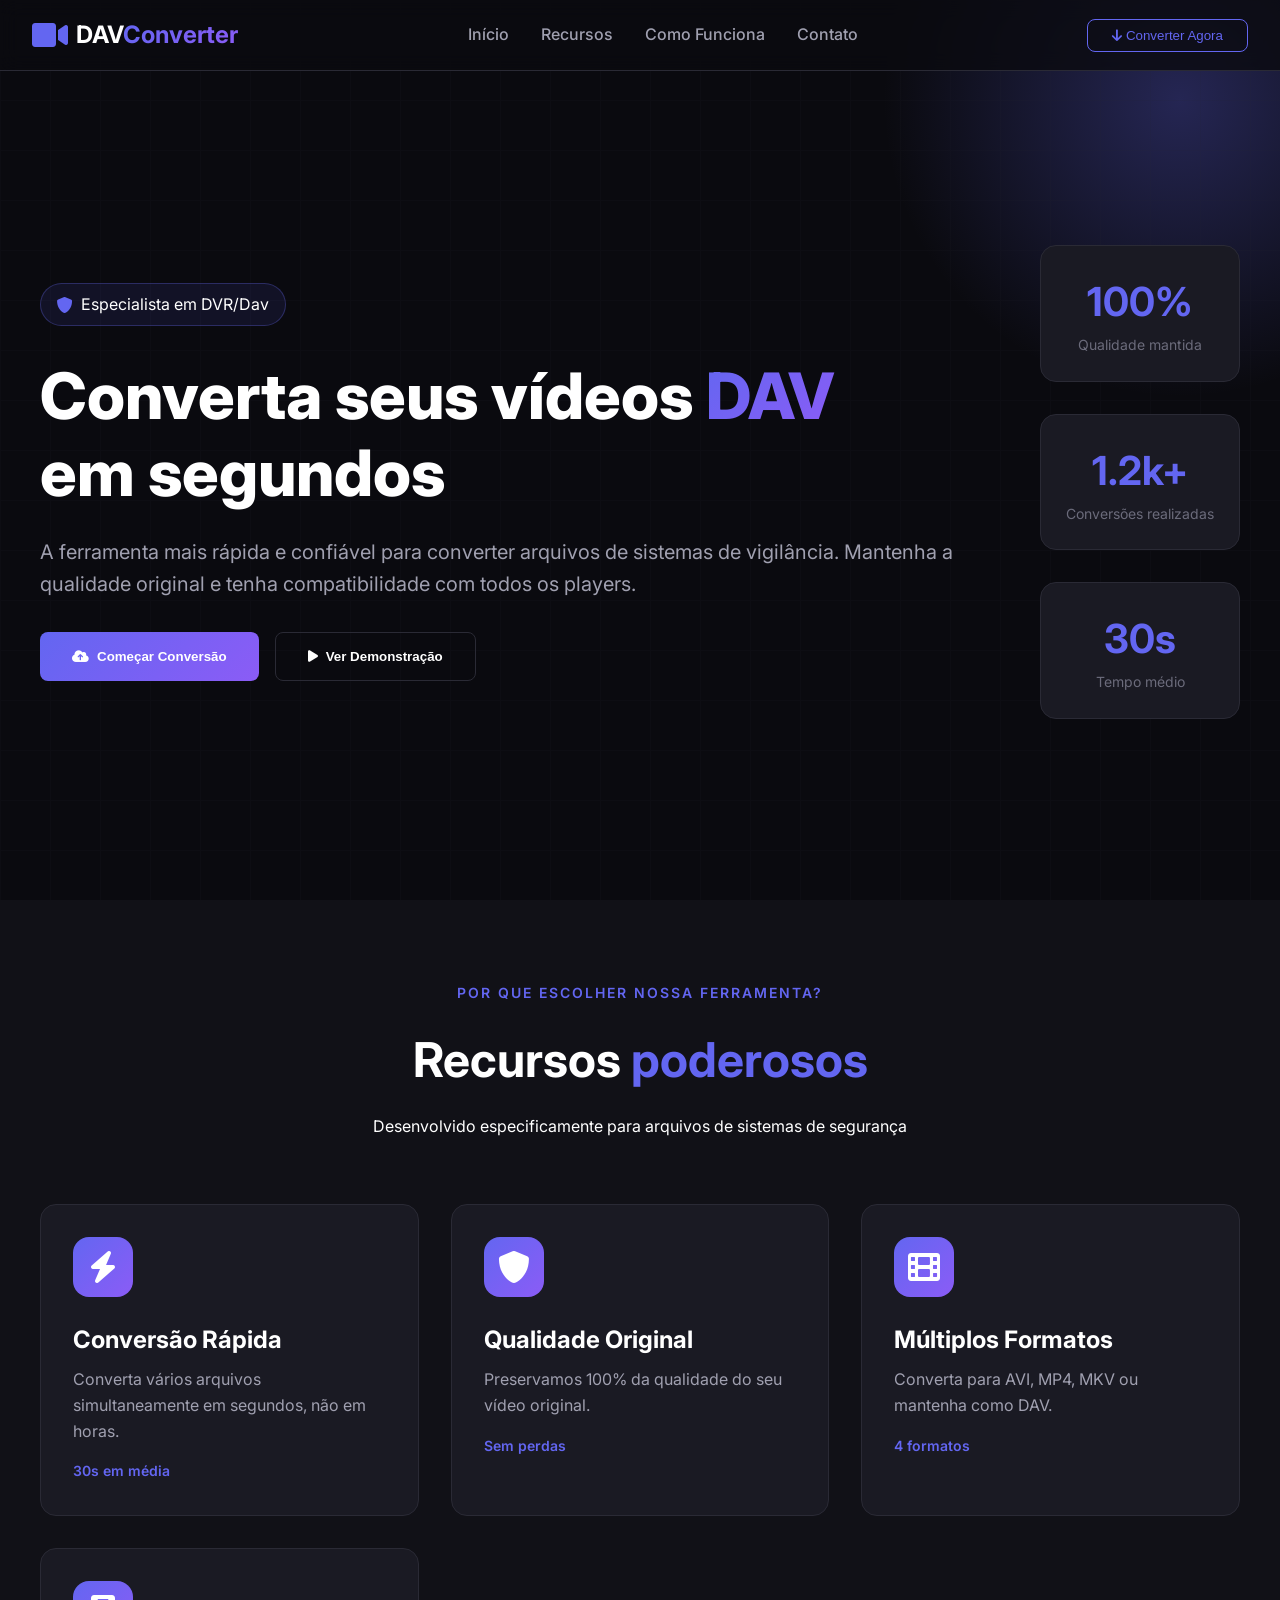
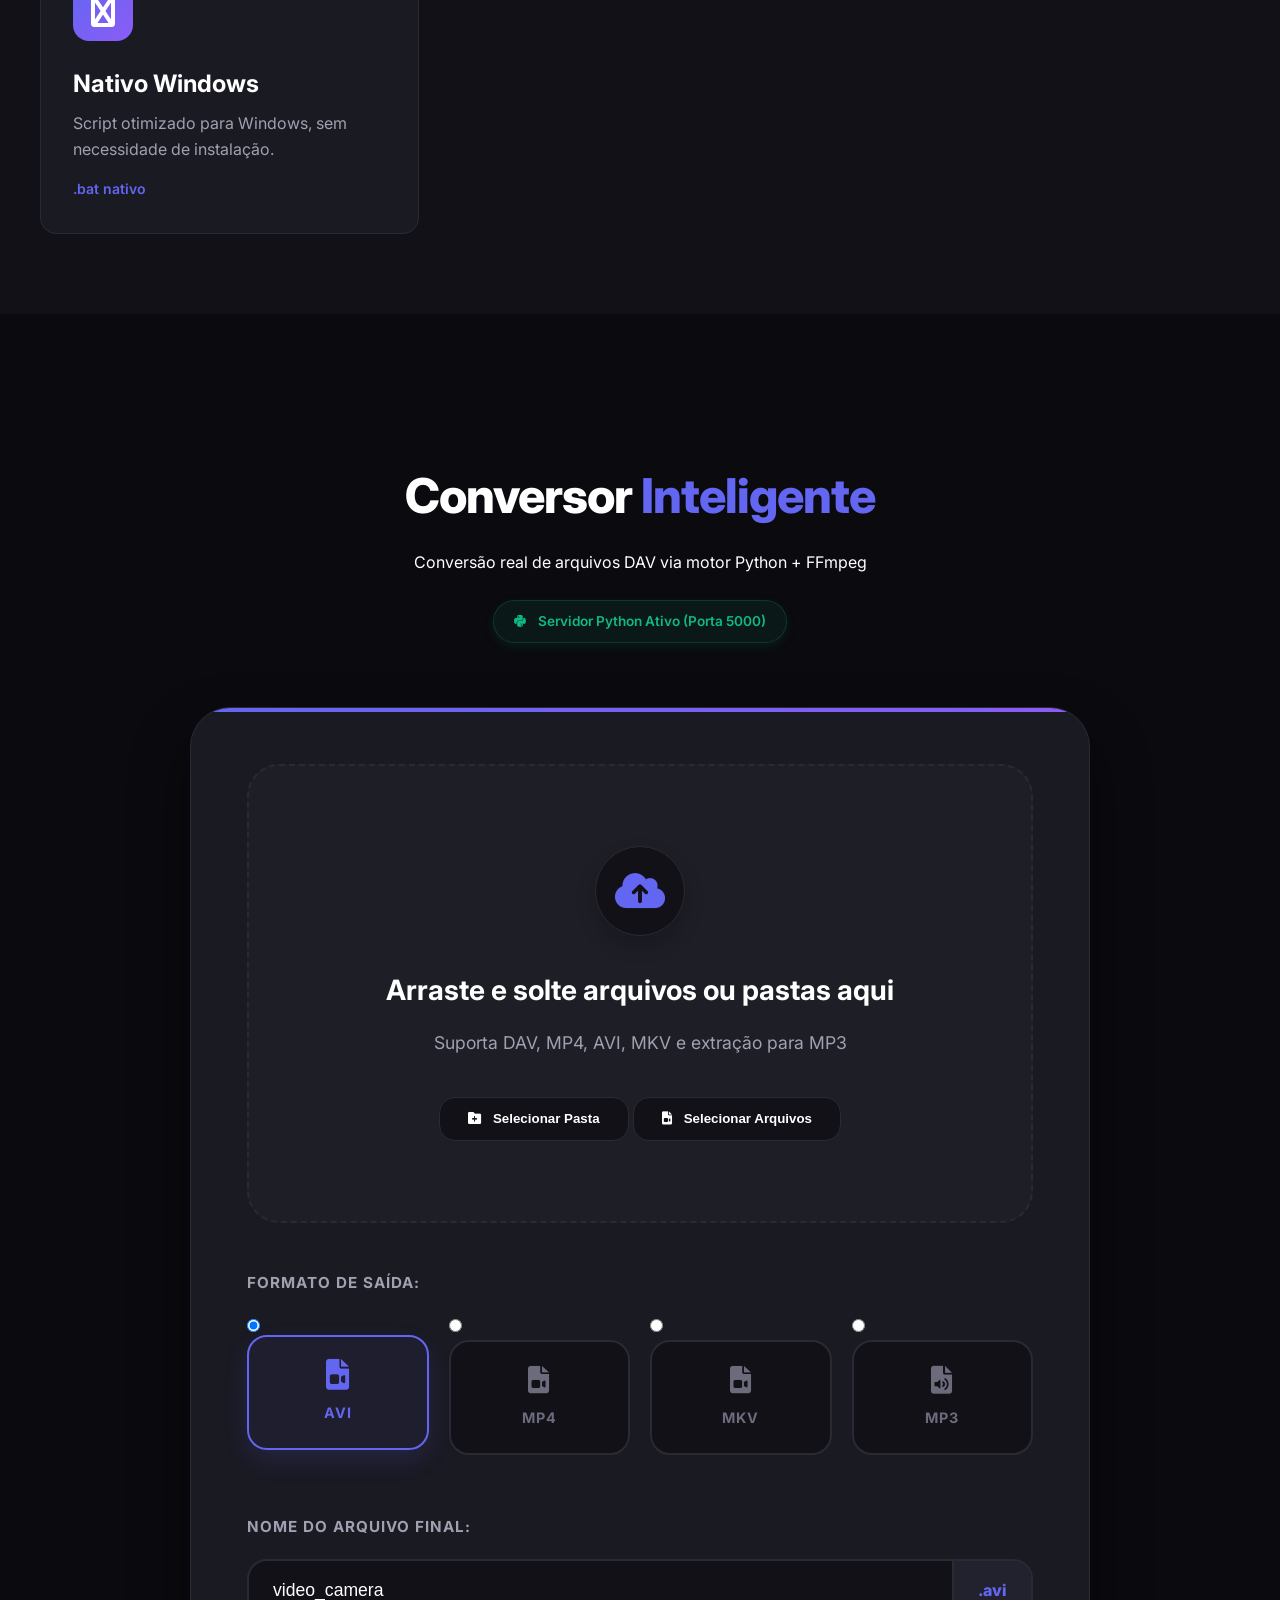
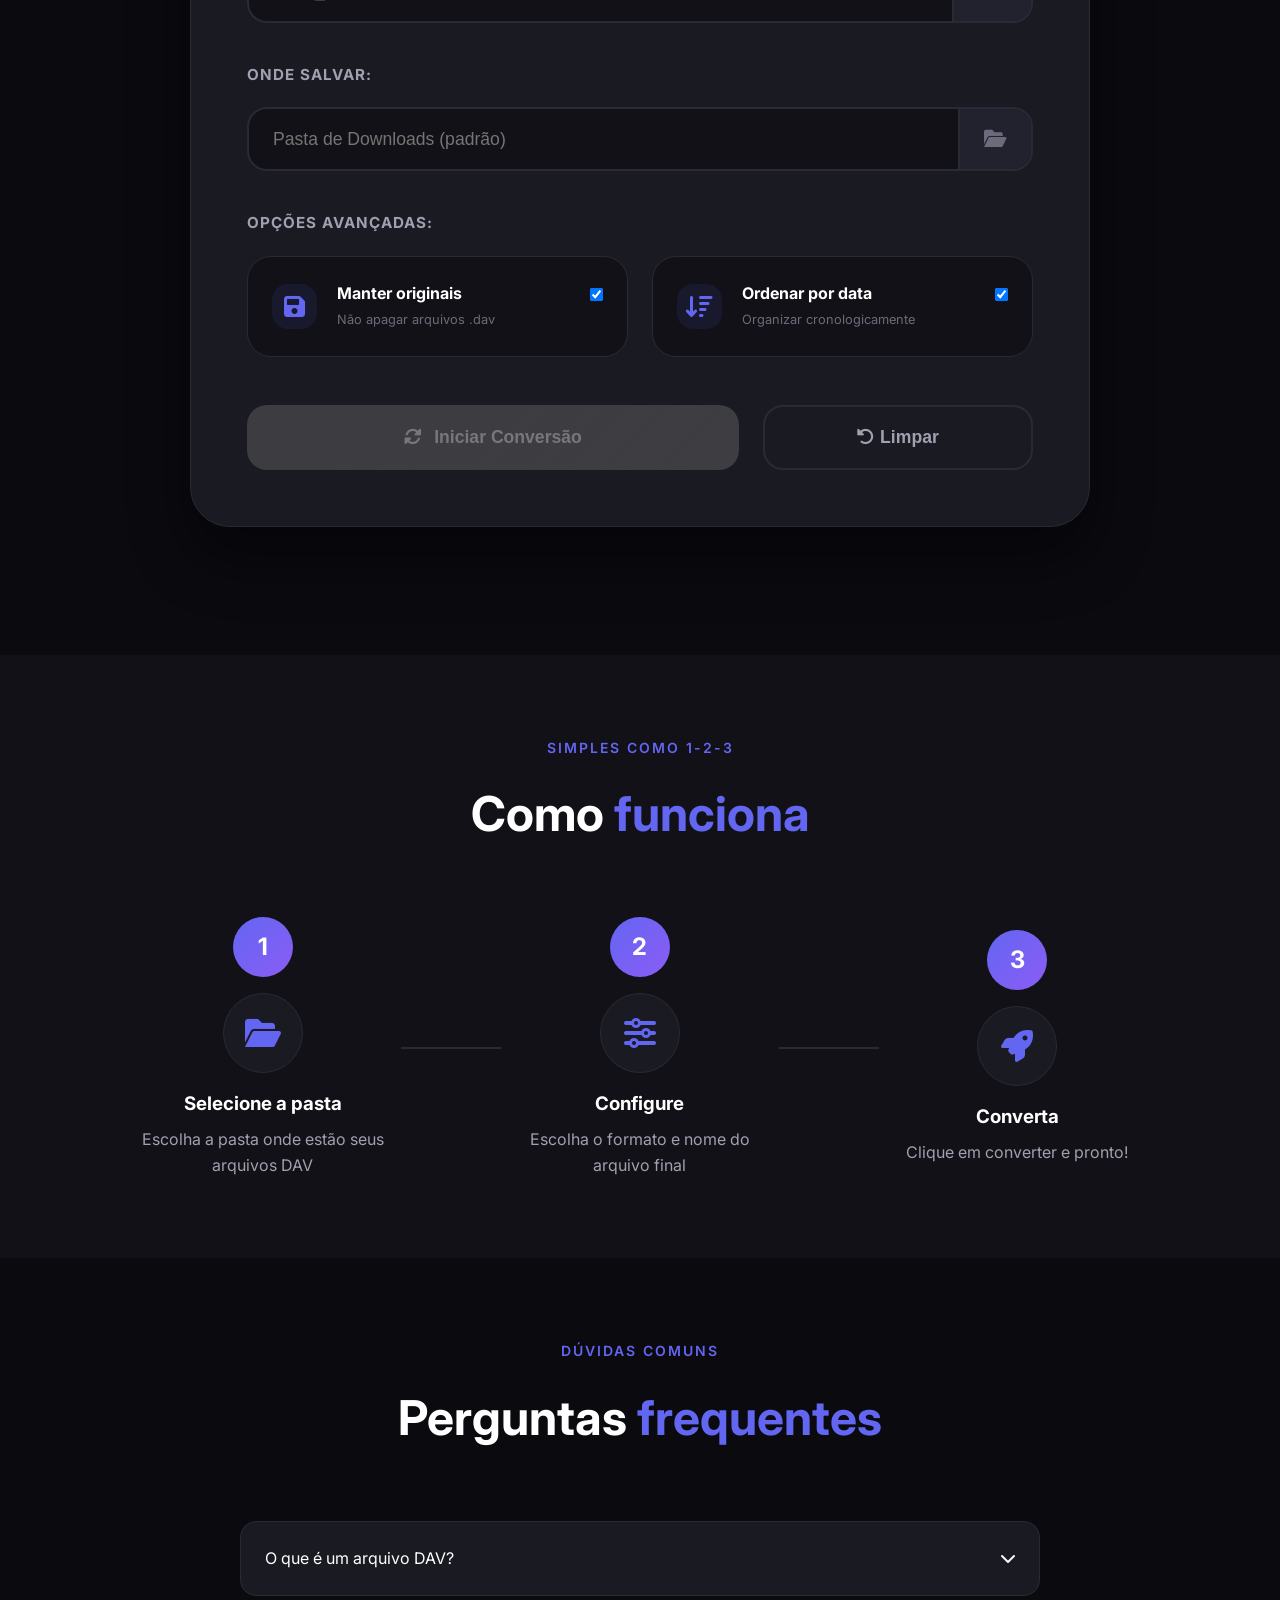
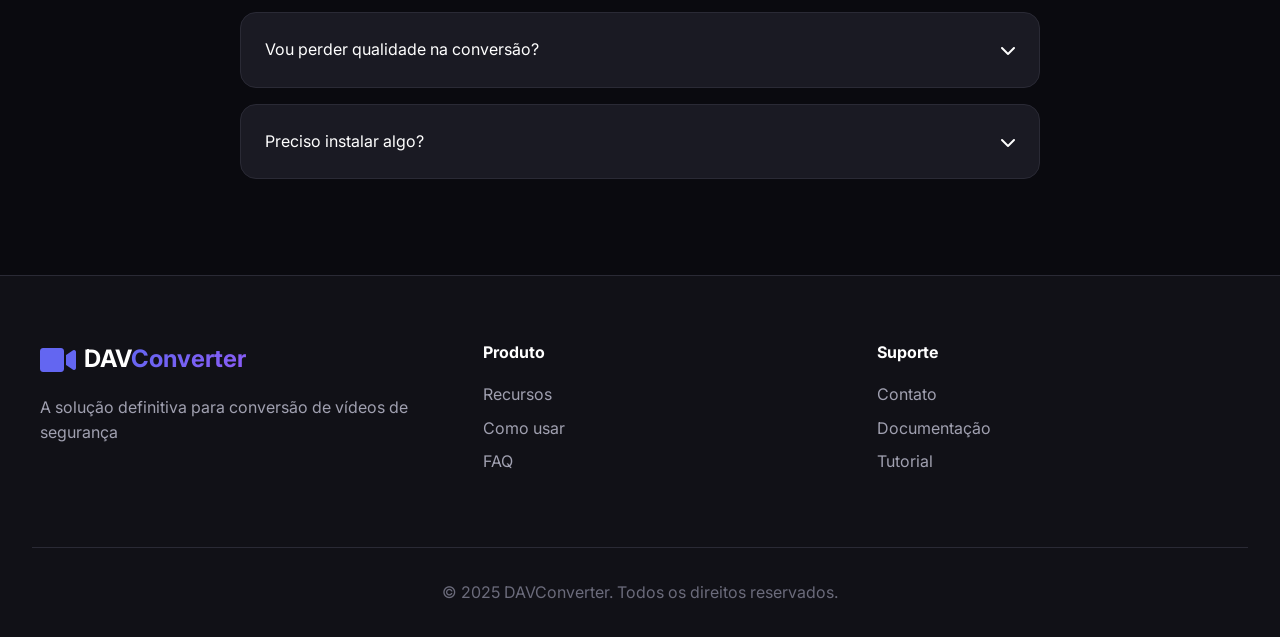
==== commit 6f672294: "feat(converter): add real-time progress monitoring and enhanced DAV conversion - Implement Server-Se" ====
--- a/public/index.html
+++ b/public/index.html
@@ -4,6 +4,8 @@
     <meta charset="UTF-8">
     <meta name="viewport" content="width=device-width, initial-scale=1.0">
     <title>DAV Converter Pro - Transforme seus vídeos de segurança</title>
+    <link rel="icon" type="image/svg+xml" href="/favicon.svg">
+    <link rel="shortcut icon" href="/favicon.svg">
     <link rel="stylesheet" href="css/style.css">
     <link rel="stylesheet" href="https://cdnjs.cloudflare.com/ajax/libs/font-awesome/6.0.0/css/all.min.css">
     <link href="https://fonts.googleapis.com/css2?family=Inter:wght@300;400;500;600;700;800&display=swap" rel="stylesheet">
@@ -43,41 +45,45 @@
             <div class="grid-overlay"></div>
         </div>
         <div class="hero-content">
-            <div class="badge">
-                <i class="fas fa-shield-alt"></i>
-                <span>Especialista em DVR/Dav</span>
-            </div>
-            <h1 class="hero-title">
-                Converta seus vídeos <span class="gradient-text">DAV</span><br>
-                em segundos
-            </h1>
-            <p class="hero-description">
-                A ferramenta mais rápida e confiável para converter arquivos de sistemas de vigilância. 
-                Mantenha a qualidade original e tenha compatibilidade com todos os players.
-            </p>
-            <div class="hero-stats">
-                <div class="stat-item">
-                    <span class="stat-number">100%</span>
-                    <span class="stat-label">Qualidade mantida</span>
-                </div>
-                <div class="stat-item">
-                    <span class="stat-number">1.2k+</span>
-                    <span class="stat-label">Conversões realizadas</span>
-                </div>
-                <div class="stat-item">
-                    <span class="stat-number">30s</span>
-                    <span class="stat-label">Tempo médio</span>
-                </div>
-            </div>
-            <div class="hero-cta">
-                <button class="btn-primary" onclick="scrollToConverter()">
-                    <i class="fas fa-cloud-upload-alt"></i>
-                    Começar Conversão
-                </button>
-                <button class="btn-play" onclick="showDemo()">
-                    <i class="fas fa-play"></i>
-                    Ver Demonstração
-                </button>
+            <div class="hero-text-column">
+                <div class="badge">
+                    <i class="fas fa-shield-alt"></i>
+                    <span>Especialista em DVR/Dav</span>
+                </div>
+                <h1 class="hero-title">
+                    Converta seus vídeos <span class="gradient-text">DAV</span><br>
+                    em segundos
+                </h1>
+                <p class="hero-description">
+                    A ferramenta mais rápida e confiável para converter arquivos de sistemas de vigilância. 
+                    Mantenha a qualidade original e tenha compatibilidade com todos os players.
+                </p>
+                <div class="hero-cta">
+                    <button class="btn-primary" onclick="scrollToConverter()">
+                        <i class="fas fa-cloud-upload-alt"></i>
+                        Começar Conversão
+                    </button>
+                    <button class="btn-play" onclick="showDemo()">
+                        <i class="fas fa-play"></i>
+                        Ver Demonstração
+                    </button>
+                </div>
+            </div>
+            <div class="hero-stats-column">
+                <div class="hero-stats">
+                    <div class="stat-item">
+                        <span class="stat-number">100%</span>
+                        <span class="stat-label">Qualidade mantida</span>
+                    </div>
+                    <div class="stat-item">
+                        <span class="stat-number">1.2k+</span>
+                        <span class="stat-label">Conversões realizadas</span>
+                    </div>
+                    <div class="stat-item">
+                        <span class="stat-number">30s</span>
+                        <span class="stat-label">Tempo médio</span>
+                    </div>
+                </div>
             </div>
         </div>
         <div class="hero-image">
@@ -293,6 +299,9 @@
                 </div>
 
                 <div class="progress-container" id="progressContainer" style="display: none;">
+                    <div class="memory-usage" id="memoryUsageDisplay">
+                        <i class="fas fa-memory"></i> Memória: <span id="memValue">0.00 MB</span>
+                    </div>
                     <div class="progress-info">
                         <span>Convertendo...</span>
                         <span id="progressPercent">0%</span>
@@ -301,7 +310,7 @@
                         <div class="progress-fill" id="progressFill" style="width: 0%"></div>
                     </div>
                     <div class="progress-status" id="progressStatus">
-                        Aguardando início...
+                        Preparando arquivos...
                     </div>
                     
                     <div class="console-toggle">
@@ -442,6 +451,8 @@
         </div>
     </footer>
 
+    <div id="toastContainer" class="toast-container"></div>
+
     <script src="js/script.js"></script>
 </body>
-</html>+</html>
--- a/public/css/style.css
+++ b/public/css/style.css
@@ -1,24 +1,28 @@
-@import url('https://fonts.googleapis.com/css2?family=Inter:wght@400;500;600;700&display=swap');
-
 :root {
-    --bg-primary: #1a1d24;
-    --bg-secondary: #252934;
-    --bg-card: #2f3441;
-    --text-primary: #f0f2f5;
-    --text-secondary: #a9b1d6;
-    --text-muted: #6b7280;
-    --accent-primary: #3b82f6;
-    --accent-secondary: #1e40af;
-    --border-color: #4a5568;
+    --bg-primary: #0a0a0f;
+    --bg-secondary: #111117;
+    --bg-card: #1a1a23;
+    --bg-card-hover: #22222f;
+    --accent-primary: #6366f1;
+    --accent-secondary: #8b5cf6;
+    --accent-glow: rgba(99, 102, 241, 0.3);
+    --text-primary: #ffffff;
+    --text-secondary: #a0a0b0;
+    --text-muted: #6b6b7b;
+    --border-color: #2a2a35;
     --success: #10b981;
-    --error: #ef4444;
-    --shadow: rgba(0, 0, 0, 0.2);
+    --gradient-1: linear-gradient(135deg, #6366f1 0%, #8b5cf6 100%);
+    --gradient-2: linear-gradient(135deg, #3b82f6 0%, #8b5cf6 100%);
 }
 
 * {
     margin: 0;
     padding: 0;
     box-sizing: border-box;
+}
+
+html {
+    scroll-behavior: smooth;
 }
 
 body {
@@ -26,9 +30,7 @@
     background-color: var(--bg-primary);
     color: var(--text-primary);
     line-height: 1.6;
-    font-size: 16px;
-    -webkit-font-smoothing: antialiased;
-    -moz-osx-font-smoothing: grayscale;
+    overflow-x: hidden;
 }
 
 /* Header */
@@ -195,9 +197,17 @@
 }
 
 .hero-content {
-    max-width: 600px;
+    max-width: 1200px;
+    margin: 0 auto;
+    display: flex;
+    align-items: center;
+    gap: 4rem;
     position: relative;
     z-index: 1;
+}
+
+.hero-text-column {
+    flex: 1;
 }
 
 .badge {
@@ -234,24 +244,41 @@
     margin-bottom: 2rem;
 }
 
-.hero-stats {
-    display: flex;
+.hero-stats-column {
+    flex-shrink: 0;
+}
+
+.hero .hero-stats {
+    display: flex;
+    flex-direction: column;
     gap: 2rem;
-    margin-bottom: 2rem;
-}
-
-.stat-item {
+}
+
+.hero .stat-item {
+    background: var(--bg-card);
+    border: 1px solid var(--border-color);
+    border-radius: 1rem;
+    padding: 1.5rem;
     display: flex;
     flex-direction: column;
-}
-
-.stat-number {
-    font-size: 2rem;
+    align-items: center;
+    text-align: center;
+    width: 200px;
+    transition: all 0.3s;
+}
+
+.hero .stat-item:hover {
+    transform: translateY(-5px);
+    border-color: var(--accent-primary);
+}
+
+.hero .stat-number {
+    font-size: 2.5rem;
     font-weight: 700;
     color: var(--accent-primary);
 }
 
-.stat-label {
+.hero .stat-label {
     font-size: 0.875rem;
     color: var(--text-muted);
 }
@@ -300,18 +327,7 @@
 }
 
 .hero-image {
-    flex: 1;
-    display: flex;
-    justify-content: center;
-    align-items: center;
-    position: relative;
-    z-index: 1;
-}
-
-.hero-image img {
-    max-width: 100%;
-    height: auto;
-    animation: float 6s ease-in-out infinite;
+    display: none;
 }
 
 /* Features Section */
@@ -398,380 +414,492 @@
 }
 
 /* Converter Section */
-/* Modernização e Alinhamento do Formulário */
-
-main {
-    display: grid;
-    place-items: center;
-    min-height: 100vh;
-    padding: 2rem 1rem; /* Padding externo para o scroll */
+.converter {
+    padding: 8rem 2rem;
     background: var(--bg-primary);
+    position: relative;
 }
 
 .converter-container {
-    width: 95%; /* Usa quase toda a largura em telas pequenas */
-    max-width: 1100px; /* Expandido bastante para as laterais */
-    background: var(--bg-secondary);
-    border-radius: 2rem;
-    padding: 5rem 5rem; /* Padding generoso no topo, base e laterais */
-    box-shadow: 0 40px 100px rgba(0, 0, 0, 0.6);
-    border: 1px solid var(--border-color);
-    margin: 4rem auto; /* Margem superior e inferior para respiro */
+    max-width: 900px;
+    margin: 0 auto;
 }
 
 .converter-header {
     text-align: center;
-    margin-bottom: 3rem;
-}
-
-.converter-header .section-title {
-    font-size: 3rem; /* Mantendo o tamanho padrão de section-title */
-    margin-bottom: 0.5rem;
+    margin-bottom: 4rem;
+}
+
+.converter-header h2 {
+    font-size: 3rem;
+    font-weight: 800;
+    margin-bottom: 1rem;
+    letter-spacing: -1px;
 }
 
 .engine-badge {
     display: inline-flex;
     align-items: center;
-    gap: 0.5rem;
-    background: rgba(16, 185, 129, 0.1);
-    border: 1px solid rgba(16, 185, 129, 0.3);
+    gap: 0.75rem;
+    background: rgba(16, 185, 129, 0.08);
+    border: 1px solid rgba(16, 185, 129, 0.2);
     color: var(--success);
-    padding: 0.4rem 1rem;
-    border-radius: 0.5rem;
-    font-size: 0.8rem;
+    padding: 0.6rem 1.25rem;
+    border-radius: 50px;
+    font-size: 0.85rem;
     font-weight: 600;
-    margin-top: 1rem;
-    text-transform: uppercase;
-    letter-spacing: 0.5px;
+    margin-top: 1.5rem;
+    box-shadow: 0 4px 12px rgba(16, 185, 129, 0.1);
 }
 
 .converter-card {
     background: var(--bg-card);
     border: 1px solid var(--border-color);
-    border-radius: 2rem;
-    padding: 2.5rem;
-    box-shadow: 0 20px 40px rgba(0, 0, 0, 0.4);
+    border-radius: 2.5rem;
+    padding: 3.5rem;
+    box-shadow: 0 30px 60px rgba(0, 0, 0, 0.4);
+    position: relative;
+    overflow: hidden;
+}
+
+.converter-card::before {
+    content: '';
+    position: absolute;
+    top: 0;
+    left: 0;
+    right: 0;
+    height: 4px;
+    background: var(--gradient-1);
 }
 
 .drop-zone {
-    width: 100%; /* Garante que a zona de drop ocupe toda a largura */
     border: 2px dashed var(--border-color);
     border-radius: 2rem;
-    padding: 5rem 3rem; /* Aumentei o padding interno */
+    padding: 5rem 3rem;
     text-align: center;
-    transition: all 0.4s cubic-bezier(0.175, 0.885, 0.32, 1.275);
-    background: rgba(255, 255, 255, 0.01);
-    margin-bottom: 3rem; /* Mais respiro abaixo */
-    cursor: pointer;
-    position: relative;
-    overflow: hidden;
+    transition: all 0.5s cubic-bezier(0.4, 0, 0.2, 1);
+    background: rgba(255, 255, 255, 0.02);
+    margin-bottom: 3rem;
+    cursor: pointer;
 }
 
 .drop-zone:hover {
     border-color: var(--accent-primary);
-    background: rgba(99, 102, 241, 0.03);
+    background: rgba(99, 102, 241, 0.05);
+    transform: translateY(-4px);
 }
 
 .drop-zone.drag-active {
     border-color: var(--success);
-    background: rgba(16, 185, 129, 0.05);
+    background: rgba(16, 185, 129, 0.08);
     transform: scale(1.02);
-    box-shadow: 0 0 30px rgba(16, 185, 129, 0.1);
+    box-shadow: 0 20px 40px rgba(16, 185, 129, 0.1);
 }
 
 .drop-zone-icon {
-    width: 80px;
-    height: 80px;
-    background: var(--bg-card);
+    width: 90px;
+    height: 90px;
+    background: var(--bg-secondary);
+    border: 1px solid var(--border-color);
     border-radius: 50%;
     display: flex;
     align-items: center;
     justify-content: center;
-    margin: 0 auto 1.5rem;
+    margin: 0 auto 2rem;
     font-size: 2.5rem;
     color: var(--accent-primary);
-    transition: all 0.3s;
-    border: 1px solid var(--border-color);
+    transition: all 0.4s;
+    box-shadow: 0 10px 20px rgba(0, 0, 0, 0.2);
 }
 
 .drop-zone:hover .drop-zone-icon {
-    transform: translateY(-5px);
+    background: var(--accent-primary);
+    color: white;
+    box-shadow: 0 15px 30px var(--accent-glow);
+    transform: rotate(-5deg);
+}
+
+.drop-zone-content h3 {
+    font-size: 1.75rem;
+    font-weight: 700;
+    margin-bottom: 1rem;
     color: var(--text-primary);
-    background: var(--accent-primary);
-    box-shadow: 0 10px 20px var(--accent-glow);
-}
-
-.drop-zone-content h3 {
-    font-size: 1.5rem;
-    margin-bottom: 0.75rem;
-    font-weight: 700;
 }
 
 .drop-zone-content p {
     color: var(--text-secondary);
-    margin-bottom: 2rem;
-}
-
-.drop-zone-actions {
-    display: flex;
-    justify-content: center;
-    gap: 1rem;
+    font-size: 1.1rem;
+    margin-bottom: 2.5rem;
 }
 
 .btn-drop {
-    background: var(--bg-card);
-    border: 1px solid var(--border-color);
-    color: white;
-    padding: 0.75rem 1.5rem;
-    border-radius: 0.75rem;
+    background: var(--bg-secondary);
+    border: 1px solid var(--border-color);
+    color: var(--text-primary);
+    padding: 0.85rem 1.75rem;
+    border-radius: 1rem;
     font-weight: 600;
     cursor: pointer;
-    display: flex;
-    align-items: center;
-    gap: 0.5rem;
+    display: inline-flex;
+    align-items: center;
+    gap: 0.75rem;
     transition: all 0.3s;
 }
 
 .btn-drop:hover {
     background: var(--bg-card-hover);
     border-color: var(--accent-primary);
+    color: var(--accent-primary);
     transform: translateY(-2px);
 }
 
+/* Loading Info & File List */
 .folder-input {
+    background: var(--bg-secondary);
+    border: 1px solid var(--border-color);
+    border-radius: 2rem;
+    padding: 2.5rem;
+    margin-bottom: 3rem;
     display: flex;
     flex-direction: column;
-    gap: 1rem;
-    margin-bottom: 2rem;
-}
-
-.input-actions {
-    display: flex;
-    gap: 0.5rem;
+    gap: 1.5rem;
+    animation: fadeIn 0.4s ease-out;
+    box-shadow: inset 0 2px 10px rgba(0, 0, 0, 0.2);
 }
 
 .folder-path, .destination-path {
-    background: var(--bg-secondary);
-    border: 1px solid var(--border-color);
-    border-radius: 0.5rem;
-    padding: 0.75rem 1rem;
-    display: flex;
-    align-items: center;
-    gap: 0.75rem;
-    color: var(--text-secondary);
+    display: flex;
+    align-items: center;
+    gap: 1.25rem;
+    padding: 1.25rem 1.5rem;
+    background: var(--bg-card);
+    border: 1px solid var(--border-color);
+    border-radius: 1.25rem;
+    color: var(--text-primary);
+    font-size: 1rem;
+    font-weight: 600;
+    transition: all 0.3s;
+}
+
+.folder-path i {
+    color: var(--accent-primary);
+    font-size: 1.5rem;
+    background: rgba(99, 102, 241, 0.1);
+    width: 45px;
+    height: 45px;
+    display: flex;
+    align-items: center;
+    justify-content: center;
+    border-radius: 0.75rem;
 }
 
 .destination-path {
+    border-color: rgba(16, 185, 129, 0.3);
     background: rgba(16, 185, 129, 0.05);
-    border-color: rgba(16, 185, 129, 0.2);
-    font-size: 0.9rem;
 }
 
 .destination-path i {
     color: var(--success);
+    font-size: 1.5rem;
+    background: rgba(16, 185, 129, 0.1);
+    width: 45px;
+    height: 45px;
+    display: flex;
+    align-items: center;
+    justify-content: center;
+    border-radius: 0.75rem;
+}
+
+.input-actions {
+    display: flex;
+    gap: 1.25rem;
+    margin-top: 0.5rem;
 }
 
 .btn-folder {
     flex: 1;
     background: var(--bg-card-hover);
-    color: white;
-    border: 1px solid var(--border-color);
-    padding: 0.75rem 1rem;
-    border-radius: 0.5rem;
-    font-weight: 600;
+    border: 1px solid var(--border-color);
+    color: var(--text-primary);
+    padding: 1rem;
+    border-radius: 1rem;
+    font-weight: 700;
+    font-size: 0.95rem;
+    text-transform: uppercase;
+    letter-spacing: 1px;
     cursor: pointer;
     display: flex;
     align-items: center;
     justify-content: center;
-    gap: 0.5rem;
-    transition: all 0.3s;
+    gap: 0.75rem;
+    transition: all 0.3s cubic-bezier(0.4, 0, 0.2, 1);
 }
 
 .btn-folder:hover {
     background: var(--accent-primary);
     border-color: var(--accent-primary);
+    color: white;
+    transform: translateY(-3px);
+    box-shadow: 0 10px 20px var(--accent-glow);
 }
 
 .file-list {
     background: var(--bg-secondary);
     border: 1px solid var(--border-color);
-    border-radius: 0.5rem;
-    margin-bottom: 2rem;
+    border-radius: 2rem;
+    margin-bottom: 3rem;
     overflow: hidden;
+    animation: slideUp 0.5s cubic-bezier(0.4, 0, 0.2, 1);
+    box-shadow: 0 10px 30px rgba(0, 0, 0, 0.3);
 }
 
 .file-list-header {
+    background: var(--bg-card-hover);
+    padding: 1.5rem 2rem;
+    border-bottom: 1px solid var(--border-color);
+    display: flex;
+    justify-content: space-between;
+    align-items: center;
+    font-weight: 800;
+    font-size: 1.1rem;
+    color: var(--text-primary);
+    letter-spacing: 0.5px;
+}
+
+#fileCount {
+    background: var(--gradient-1);
+    color: white;
+    padding: 0.3rem 1rem;
+    border-radius: 50px;
+    font-size: 0.85rem;
+    font-weight: 700;
+    box-shadow: 0 4px 10px var(--accent-glow);
+}
+
+.file-items {
+    max-height: 300px;
+    overflow-y: auto;
+    padding: 1rem;
+    background: rgba(0, 0, 0, 0.1);
+}
+
+.file-item {
+    display: flex;
+    align-items: center;
+    gap: 1.25rem;
+    padding: 1.25rem 1.5rem;
     background: var(--bg-card);
-    padding: 1rem;
-    border-bottom: 1px solid var(--border-color);
-    display: flex;
-    justify-content: space-between;
-    font-weight: 600;
-}
-
-.file-items {
-    max-height: 200px;
-    overflow-y: auto;
-    padding: 0.5rem;
-}
-
-.file-item {
-    padding: 0.5rem;
-    display: flex;
-    align-items: center;
-    gap: 1rem;
-    color: var(--text-secondary);
-    font-size: 0.875rem;
-    border-bottom: 1px solid var(--border-color);
-}
-
-.file-item:last-child {
-    border-bottom: none;
-}
-
-.file-item i {
-    color: var(--accent-primary);
-}
-
+    border: 1px solid var(--border-color);
+    border-radius: 1.25rem;
+    margin-bottom: 1rem;
+    transition: all 0.3s cubic-bezier(0.4, 0, 0.2, 1);
+}
+
+.file-item:hover {
+    border-color: var(--accent-primary);
+    background: var(--bg-card-hover);
+    transform: translateX(8px);
+}
+
+.file-item i.fa-file-video {
+    font-size: 1.5rem;
+    color: var(--accent-primary);
+}
+
+.file-info {
+    flex: 1;
+    display: flex;
+    flex-direction: column;
+    gap: 0.35rem;
+    overflow: hidden;
+}
+
+.file-name {
+    font-weight: 700;
+    color: var(--text-primary);
+    font-size: 1rem;
+    white-space: nowrap;
+    overflow: hidden;
+    text-overflow: ellipsis;
+}
+
+.file-size {
+    font-size: 0.85rem;
+    color: var(--text-muted);
+    font-family: 'Fira Code', monospace;
+}
+
+.file-remove {
+    background: rgba(239, 68, 68, 0.1);
+    border: 1px solid rgba(239, 68, 68, 0.2);
+    color: var(--error);
+    width: 36px;
+    height: 36px;
+    border-radius: 1rem;
+    display: flex;
+    align-items: center;
+    justify-content: center;
+    cursor: pointer;
+    font-size: 1.5rem;
+    line-height: 1;
+    transition: all 0.3s;
+}
+
+.file-remove:hover {
+    background: var(--error);
+    color: white;
+    transform: rotate(90deg) scale(1.1);
+    box-shadow: 0 5px 15px rgba(239, 68, 68, 0.3);
+}
+
+.file-item.processing {
+    border-color: var(--warning);
+    background: rgba(245, 158, 11, 0.05);
+}
+
+.file-status {
+    color: var(--warning);
+    font-size: 1.25rem;
+}
+
+/* Form Groups & Labels */
 .converter-options {
-    margin-bottom: 2rem;
+    margin-bottom: 3rem;
 }
 
 .options-group {
-    width: 100%;
-    margin-bottom: 2.5rem; /* Aumentado o espaçamento entre grupos */
-    display: flex;
-    flex-direction: column;
-    gap: 1rem;
+    margin-bottom: 2.5rem;
 }
 
 .options-group label {
-    font-size: 0.9rem; /* Ligeiramente maior para acompanhar o novo tamanho */
+    display: block;
+    font-size: 0.95rem;
     font-weight: 700;
     color: var(--text-secondary);
+    margin-bottom: 1.25rem;
     text-transform: uppercase;
-    letter-spacing: 1.5px;
-}
-
-/* Formato Selector */
+    letter-spacing: 1px;
+}
+
+/* Format Selector */
 .format-selector {
     display: grid;
-    grid-template-columns: repeat(auto-fit, minmax(120px, 1fr)); /* Aumentei o min-width */
-    gap: 1.5rem; /* Aumentado para o novo layout expandido */
+    grid-template-columns: repeat(auto-fit, minmax(100px, 1fr));
+    gap: 1.25rem;
 }
 
 .format-option {
     cursor: pointer;
 }
 
-.format-option input {
-    display: none;
-}
-
 .format-badge {
     display: flex;
     flex-direction: column;
     align-items: center;
-    gap: 0.5rem;
-    padding: 1.25rem 0.5rem;
-    background: var(--bg-card);
-    border: 2px solid transparent;
-    border-radius: 1rem;
-    transition: all 0.3s cubic-bezier(0.4, 0, 0.2, 1);
+    gap: 0.75rem;
+    padding: 1.5rem 1rem;
+    background: var(--bg-secondary);
+    border: 2px solid var(--border-color);
+    border-radius: 1.25rem;
+    transition: all 0.4s cubic-bezier(0.4, 0, 0.2, 1);
 }
 
 .format-badge i {
-    font-size: 1.5rem;
+    font-size: 1.75rem;
     color: var(--text-muted);
+    transition: all 0.3s;
 }
 
 .format-badge span {
-    font-size: 0.75rem;
+    font-size: 0.9rem;
     font-weight: 700;
+    color: var(--text-muted);
 }
 
 .format-option input:checked + .format-badge {
+    background: rgba(99, 102, 241, 0.05);
+    border-color: var(--accent-primary);
+    box-shadow: 0 10px 25px rgba(99, 102, 241, 0.15);
+    transform: translateY(-5px);
+}
+
+.format-option input:checked + .format-badge i {
+    color: var(--accent-primary);
+    transform: scale(1.1);
+}
+
+.format-option input:checked + .format-badge span {
+    color: var(--accent-primary);
+}
+
+/* Inputs */
+.filename-input-wrapper, .save-path-wrapper {
+    display: flex;
+    align-items: stretch;
     background: var(--bg-secondary);
-    border-color: var(--accent-primary);
-    color: var(--accent-primary);
-    transform: translateY(-5px);
-    box-shadow: 0 10px 20px rgba(59, 130, 246, 0.2);
-}
-
-.format-option input:checked + .format-badge i {
-    color: var(--accent-primary);
-}
-
-/* Inputs Unificados (Nome e Local) */
-.filename-input-wrapper, .save-path-wrapper {
-    display: flex;
-    align-items: stretch; /* Garante que os filhos ocupem a altura toda */
-    background: var(--bg-card);
-    border: 1px solid var(--border-color);
-    border-radius: 0.75rem;
+    border: 2px solid var(--border-color);
+    border-radius: 1.25rem;
     overflow: hidden;
     transition: all 0.3s ease;
-    width: 100%;
-    height: 3.5rem; /* Altura fixa para consistência */
+    height: 4rem;
 }
 
 .filename-input-wrapper:focus-within, .save-path-wrapper:focus-within {
     border-color: var(--accent-primary);
-    box-shadow: 0 0 0 4px rgba(59, 130, 246, 0.1);
+    background: rgba(255, 255, 255, 0.03);
+    box-shadow: 0 0 0 4px rgba(99, 102, 241, 0.1);
 }
 
 .filename-input-wrapper input, .save-path-wrapper input {
-    flex: 1; /* Ocupa todo o espaço disponível */
+    flex: 1;
     background: transparent;
     border: none;
-    padding: 0 1.25rem;
+    padding: 0 1.5rem;
     color: var(--text-primary);
+    font-size: 1.1rem;
+    font-weight: 500;
+    outline: none;
+}
+
+.extension-label {
+    display: flex;
+    align-items: center;
+    padding: 0 1.5rem;
+    background: var(--bg-card-hover);
+    color: var(--accent-primary);
+    font-weight: 800;
     font-size: 1rem;
-    outline: none;
-}
-
-.extension-label {
-    flex-shrink: 0; /* Não deixa a label encolher */
-    padding: 0 1.5rem;
-    color: var(--accent-primary);
-    font-weight: 700;
-    font-size: 0.9rem;
-    border-left: 1px solid var(--border-color);
-    display: flex;
-    align-items: center;
-    background: rgba(59, 130, 246, 0.08);
+    border-left: 2px solid var(--border-color);
 }
 
 .btn-icon-select {
-    background: transparent;
+    background: var(--bg-card-hover);
     border: none;
-    border-left: 1px solid var(--border-color);
+    border-left: 2px solid var(--border-color);
     color: var(--text-muted);
     padding: 0 1.5rem;
     cursor: pointer;
-    transition: all 0.3s ease;
-    display: flex;
-    align-items: center;
-    height: 100%;
+    transition: all 0.3s;
+    font-size: 1.25rem;
 }
 
 .btn-icon-select:hover {
     color: var(--accent-primary);
-    background: rgba(59, 130, 246, 0.05);
-}
-
-/* Grid de Opções Avançadas */
+    background: rgba(99, 102, 241, 0.08);
+}
+
+/* Advanced Grid */
 .advanced-grid {
     display: grid;
-    grid-template-columns: 1fr 1fr;
-    gap: 2rem; /* Mais espaçamento entre os cards avançados */
+    grid-template-columns: repeat(auto-fit, minmax(280px, 1fr));
+    gap: 1.5rem;
 }
 
 .advanced-card {
-    background: var(--bg-card);
-    border: 1px solid var(--border-color);
-    border-radius: 1rem;
-    padding: 1.25rem;
+    background: var(--bg-secondary);
+    border: 1px solid var(--border-color);
+    border-radius: 1.5rem;
+    padding: 1.5rem;
     display: flex;
     justify-content: space-between;
     align-items: center;
@@ -780,244 +908,206 @@
 
 .advanced-card:hover {
     border-color: var(--accent-primary);
-    background: rgba(59, 130, 246, 0.02);
+    background: rgba(255, 255, 255, 0.03);
 }
 
 .card-header {
     display: flex;
     align-items: center;
-    gap: 1rem;
+    gap: 1.25rem;
 }
 
 .card-header i {
-    font-size: 1.25rem;
-    color: var(--accent-primary);
-}
-
-.card-title {
-    display: flex;
-    flex-direction: column;
+    font-size: 1.5rem;
+    color: var(--accent-primary);
+    background: rgba(99, 102, 241, 0.1);
+    width: 45px;
+    height: 45px;
+    display: flex;
+    align-items: center;
+    justify-content: center;
+    border-radius: 1rem;
 }
 
 .card-title span {
-    font-size: 0.9rem;
-    font-weight: 600;
+    display: block;
+    font-size: 1rem;
+    font-weight: 700;
+    color: var(--text-primary);
 }
 
 .card-title small {
-    font-size: 0.7rem;
+    font-size: 0.8rem;
     color: var(--text-muted);
 }
 
-/* Switch Style */
-.switch {
-    position: relative;
-    display: inline-block;
-    width: 50px;
-    height: 28px;
-    flex-shrink: 0;
-}
-
-.switch input {
-    opacity: 0;
-    width: 0;
-    height: 0;
-}
-
-.slider {
-    position: absolute;
-    cursor: pointer;
-    top: 0;
-    left: 0;
-    right: 0;
-    bottom: 0;
-    background-color: var(--bg-card-hover);
-    transition: .4s cubic-bezier(0.4, 0, 0.2, 1);
-    border-radius: 28px;
-    border: 2px solid var(--border-color);
-}
-
-.slider:before {
-    position: absolute;
-    content: "";
-    height: 18px;
-    width: 18px;
-    left: 3px;
-    bottom: 3px;
-    background-color: var(--text-muted);
-    transition: .4s cubic-bezier(0.4, 0, 0.2, 1);
-    border-radius: 50%;
-    box-shadow: 0 2px 4px rgba(0, 0, 0, 0.3);
-}
-
-input:checked + .slider {
-    background-color: var(--accent-primary);
-    border-color: var(--accent-primary);
-}
-
-input:checked + .slider:before {
-    transform: translateX(22px);
-    background-color: white;
-}
-
-/* Responsividade Adicional */
-@media (max-width: 768px) {
-    .converter-card {
-        padding: 1.5rem;
-        border-radius: 1.5rem;
-    }
-    
-    .advanced-options-grid {
-        grid-template-columns: 1fr;
-    }
-    
-    .advanced-option-card {
-        padding: 1.25rem;
-    }
-    
-    .format-selector {
-        justify-content: space-between;
-    }
-    
-    .format-option {
-        flex: 0 0 48%;
-    }
-}
-
+/* Converter Actions */
 .converter-actions {
     display: flex;
-    gap: 1rem;
-    margin-bottom: 2rem;
-}
-
-/* Ações */
-.converter-actions {
-    display: flex;
-    gap: 1rem;
-    margin-top: 1rem;
+    gap: 1.5rem;
+    margin-top: 2rem;
 }
 
 .btn-convert {
     flex: 2;
-    background: linear-gradient(135deg, var(--accent-primary), var(--accent-secondary));
+    background: var(--gradient-1);
     color: white;
     border: none;
-    padding: 1.1rem;
-    border-radius: 0.75rem;
+    padding: 1.25rem;
+    border-radius: 1.25rem;
+    font-size: 1.1rem;
     font-weight: 700;
     cursor: pointer;
-    transition: all 0.3s ease;
     display: flex;
     align-items: center;
     justify-content: center;
     gap: 0.75rem;
-}
-
-.btn-convert:hover:not(:disabled) {
-    transform: translateY(-3px);
-    box-shadow: 0 10px 20px rgba(59, 130, 246, 0.3);
+    transition: all 0.4s cubic-bezier(0.4, 0, 0.2, 1);
+}
+
+.btn-convert:disabled {
+    opacity: 0.4;
+    cursor: not-allowed;
+    filter: grayscale(1);
+}
+
+.btn-convert:not(:disabled):hover {
+    transform: translateY(-4px);
+    box-shadow: 0 15px 40px var(--accent-glow);
 }
 
 .btn-secondary {
     flex: 1;
-    background: var(--bg-card);
+    background: transparent;
+    border: 2px solid var(--border-color);
+    color: var(--text-secondary);
+    padding: 1.25rem;
+    border-radius: 1.25rem;
+    font-size: 1.1rem;
+    font-weight: 600;
+    cursor: pointer;
+    transition: all 0.3s;
+}
+
+.btn-secondary:hover {
+    border-color: var(--accent-primary);
+    color: var(--accent-primary);
+    background: rgba(99, 102, 241, 0.05);
+}
+
+/* Progress Section */
+.progress-container {
+    margin-top: 4rem;
+    padding-top: 3rem;
+    border-top: 1px solid var(--border-color);
+}
+
+.memory-usage {
+    display: inline-flex;
+    align-items: center;
+    gap: 0.5rem;
+    font-size: 0.85rem;
+    color: var(--text-muted);
+    background: var(--bg-secondary);
+    padding: 0.5rem 1rem;
+    border-radius: 50px;
+    margin-bottom: 2rem;
+}
+
+.progress-info {
+    display: flex;
+    justify-content: space-between;
+    align-items: center;
+    margin-bottom: 1rem;
+}
+
+.progress-info span:first-child {
+    font-weight: 700;
     color: var(--text-primary);
-    border: 1px solid var(--border-color);
-    padding: 1.1rem;
-    border-radius: 0.75rem;
-    font-weight: 600;
-    cursor: pointer;
-    transition: all 0.3s ease;
-}
-
-.btn-secondary:hover {
+}
+
+#progressPercent {
+    font-size: 1.25rem;
+    font-weight: 800;
+    color: var(--accent-primary);
+}
+
+.progress-bar {
+    height: 12px;
     background: var(--bg-secondary);
-    border-color: var(--text-muted);
-}
-
-/* Progress Bar */
-.progress-container {
-    margin-top: 2rem;
-}
-
-.progress-info {
-    display: flex;
-    justify-content: space-between;
-    margin-bottom: 0.5rem;
-    color: var(--text-secondary);
-}
-
-.progress-bar {
-    height: 8px;
-    background: var(--bg-secondary);
-    border-radius: 4px;
+    border-radius: 10px;
     overflow: hidden;
+    margin-bottom: 1.5rem;
+    border: 1px solid var(--border-color);
 }
 
 .progress-fill {
     height: 100%;
     background: var(--gradient-1);
-    transition: width 0.3s;
+    box-shadow: 0 0 20px var(--accent-glow);
+    transition: width 0.4s cubic-bezier(0.4, 0, 0.2, 1);
 }
 
 .progress-status {
-    margin-top: 0.5rem;
-    font-size: 0.875rem;
+    text-align: center;
+    font-size: 0.95rem;
+    color: var(--text-secondary);
+    font-style: italic;
+}
+
+/* Console Section */
+.console-toggle {
+    margin-top: 2.5rem;
+    text-align: center;
+}
+
+.btn-console {
+    background: var(--bg-secondary);
+    border: 1px solid var(--border-color);
     color: var(--text-muted);
-    text-align: center;
-}
-
-/* Console Logs */
-.console-toggle {
-    margin-top: 1.5rem;
-    display: flex;
-    justify-content: center;
-}
-
-.btn-console {
-    background: transparent;
-    border: 1px solid var(--border-color);
+    padding: 0.6rem 1.25rem;
+    border-radius: 50px;
+    font-size: 0.85rem;
+    font-weight: 600;
+    cursor: pointer;
+    transition: all 0.3s;
+}
+
+.btn-console:hover {
+    color: var(--accent-primary);
+    border-color: var(--accent-primary);
+}
+
+.console-log {
+    margin-top: 2rem;
+    background: #0d0d12;
+    border-radius: 1.5rem;
+    overflow: hidden;
+    border: 1px solid #1f1f2e;
+    box-shadow: 0 20px 40px rgba(0, 0, 0, 0.5);
+}
+
+.console-header {
+    background: #161621;
+    padding: 1rem 1.5rem;
+    display: flex;
+    justify-content: space-between;
+    align-items: center;
+    border-bottom: 1px solid #1f1f2e;
+}
+
+.console-header span {
+    font-family: 'Fira Code', monospace;
+    font-size: 0.85rem;
     color: var(--text-secondary);
-    padding: 0.5rem 1rem;
-    border-radius: 0.5rem;
-    font-size: 0.8rem;
-    cursor: pointer;
-    display: flex;
-    align-items: center;
-    gap: 0.5rem;
-    transition: all 0.3s;
-}
-
-.btn-console:hover {
-    background: var(--bg-card-hover);
-    color: var(--accent-primary);
-    border-color: var(--accent-primary);
-}
-
-.console-log {
-    margin-top: 1rem;
-    background: #000;
-    border-radius: 0.5rem;
-    overflow: hidden;
-    border: 1px solid #333;
-}
-
-.console-header {
-    background: #1a1a1a;
-    padding: 0.5rem 1rem;
-    display: flex;
-    justify-content: space-between;
-    align-items: center;
-    font-size: 0.75rem;
-    color: #888;
-    border-bottom: 1px solid #333;
 }
 
 .console-header button {
     background: transparent;
     border: none;
-    color: #555;
-    cursor: pointer;
+    color: var(--text-muted);
+    cursor: pointer;
+    font-size: 1.1rem;
     transition: color 0.3s;
 }
 
@@ -1026,25 +1116,26 @@
 }
 
 .console-log pre {
-    padding: 1rem;
-    font-family: 'Fira Code', 'Consolas', monospace;
-    font-size: 0.8rem;
-    color: #00ff00;
-    max-height: 300px;
+    padding: 1.5rem;
+    font-family: 'Fira Code', 'JetBrains Mono', monospace;
+    font-size: 0.9rem;
+    color: #4ade80;
+    max-height: 350px;
     overflow-y: auto;
     white-space: pre-wrap;
-    text-align: left;
+    line-height: 1.5;
 }
 
 /* Result Container */
 .result-container {
     text-align: center;
-    padding: 2rem;
+    padding: 3rem 1rem;
 }
 
 .result-icon {
-    font-size: 4rem;
-    margin-bottom: 1rem;
+    font-size: 5rem;
+    margin-bottom: 1.5rem;
+    filter: drop-shadow(0 0 15px rgba(16, 185, 129, 0.3));
 }
 
 .result-icon.success {
@@ -1052,13 +1143,39 @@
 }
 
 .result-container h3 {
-    font-size: 1.5rem;
-    margin-bottom: 0.5rem;
+    font-size: 2rem;
+    font-weight: 800;
+    margin-bottom: 1rem;
 }
 
 .result-container p {
     color: var(--text-secondary);
-    margin-bottom: 1.5rem;
+    font-size: 1.1rem;
+    margin-bottom: 2.5rem;
+}
+
+/* --- RESPONSIVIDADE DO CONVERSOR --- */
+@media (max-width: 768px) {
+    .converter-card {
+        padding: 2rem 1.5rem;
+        border-radius: 1.5rem;
+    }
+    
+    .drop-zone {
+        padding: 3rem 1.5rem;
+    }
+    
+    .converter-actions {
+        flex-direction: column;
+    }
+    
+    .format-selector {
+        grid-template-columns: repeat(2, 1fr);
+    }
+    
+    .hero-title {
+        font-size: 2.5rem;
+    }
 }
 
 /* How it works */
@@ -1244,7 +1361,7 @@
 
 /* Responsive */
 @media (max-width: 1024px) {
-    .hero {
+    .hero-content {
         flex-direction: column;
         text-align: center;
     }
@@ -1255,10 +1372,6 @@
 
     .hero-cta {
         justify-content: center;
-    }
-
-    .nav-menu {
-        display: none;
     }
 }
 
@@ -1274,4 +1387,4 @@
     .footer-content {
         grid-template-columns: 1fr;
     }
-}+}
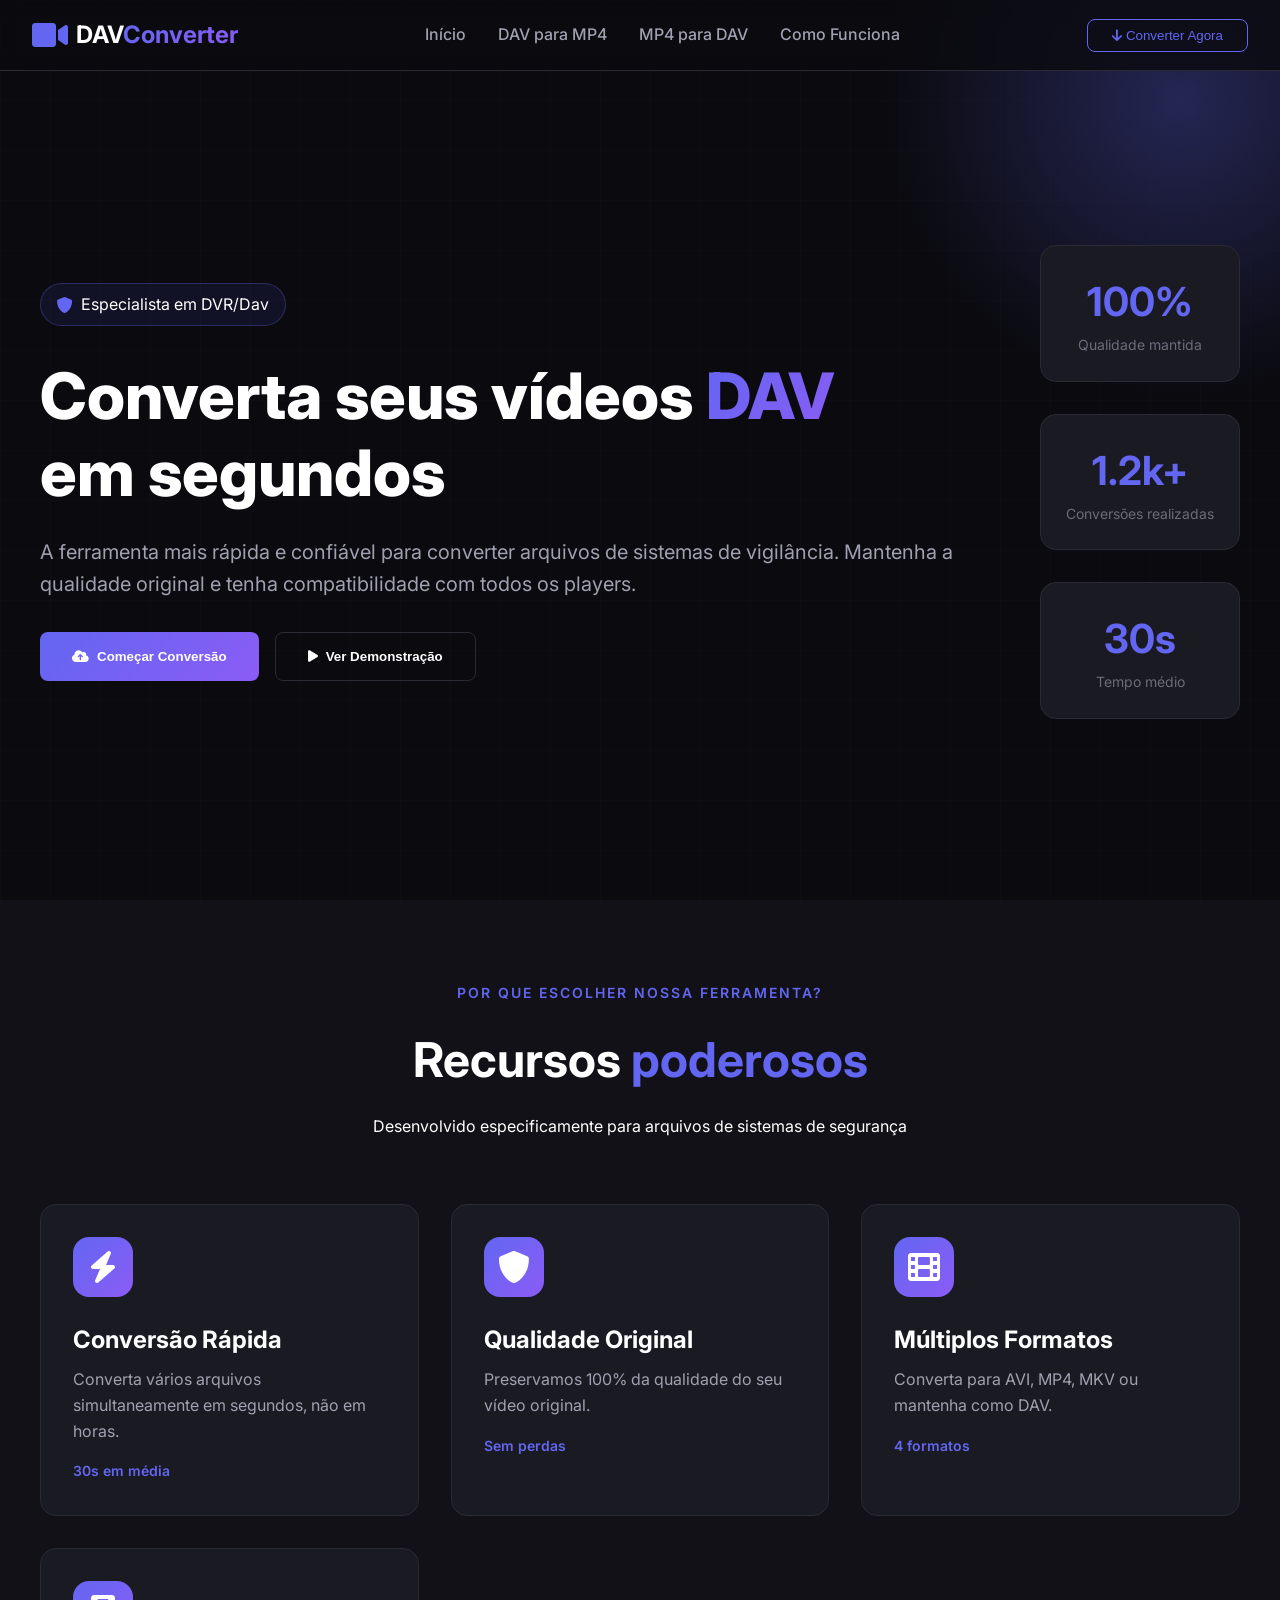
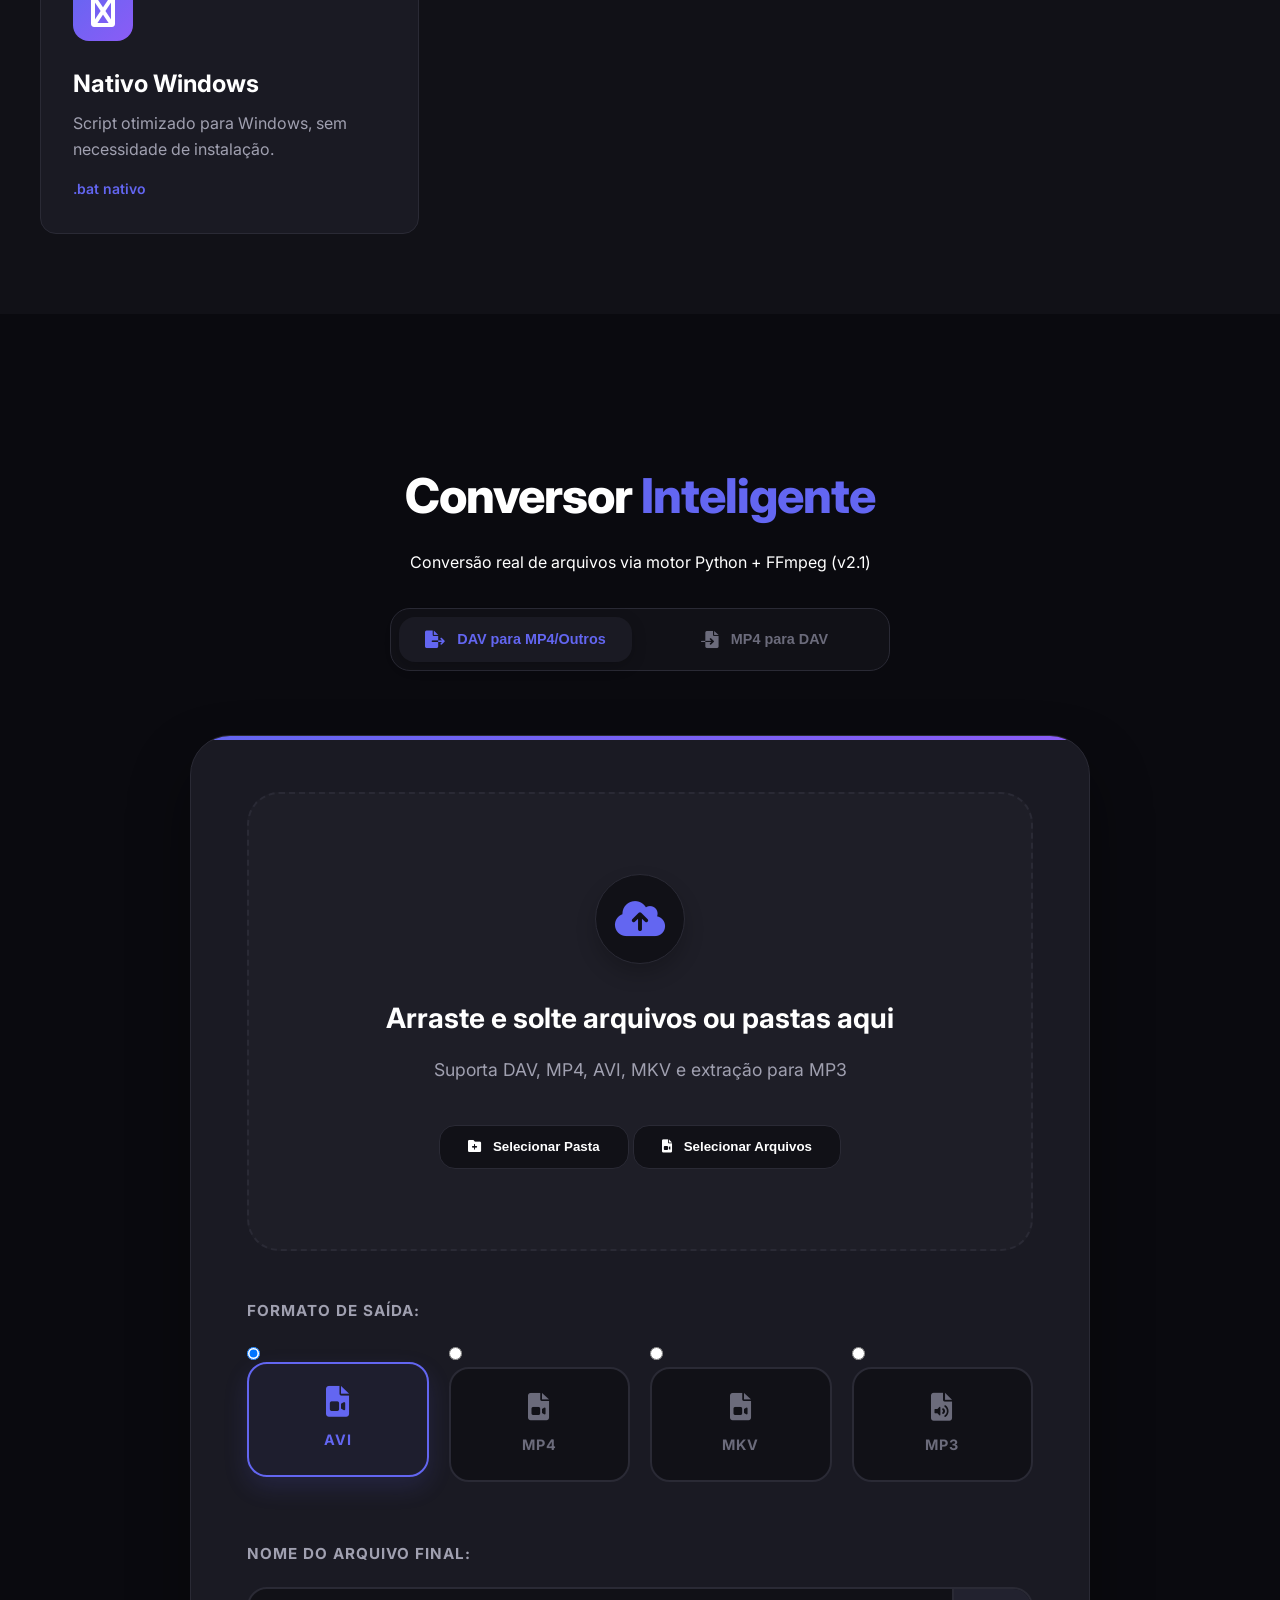
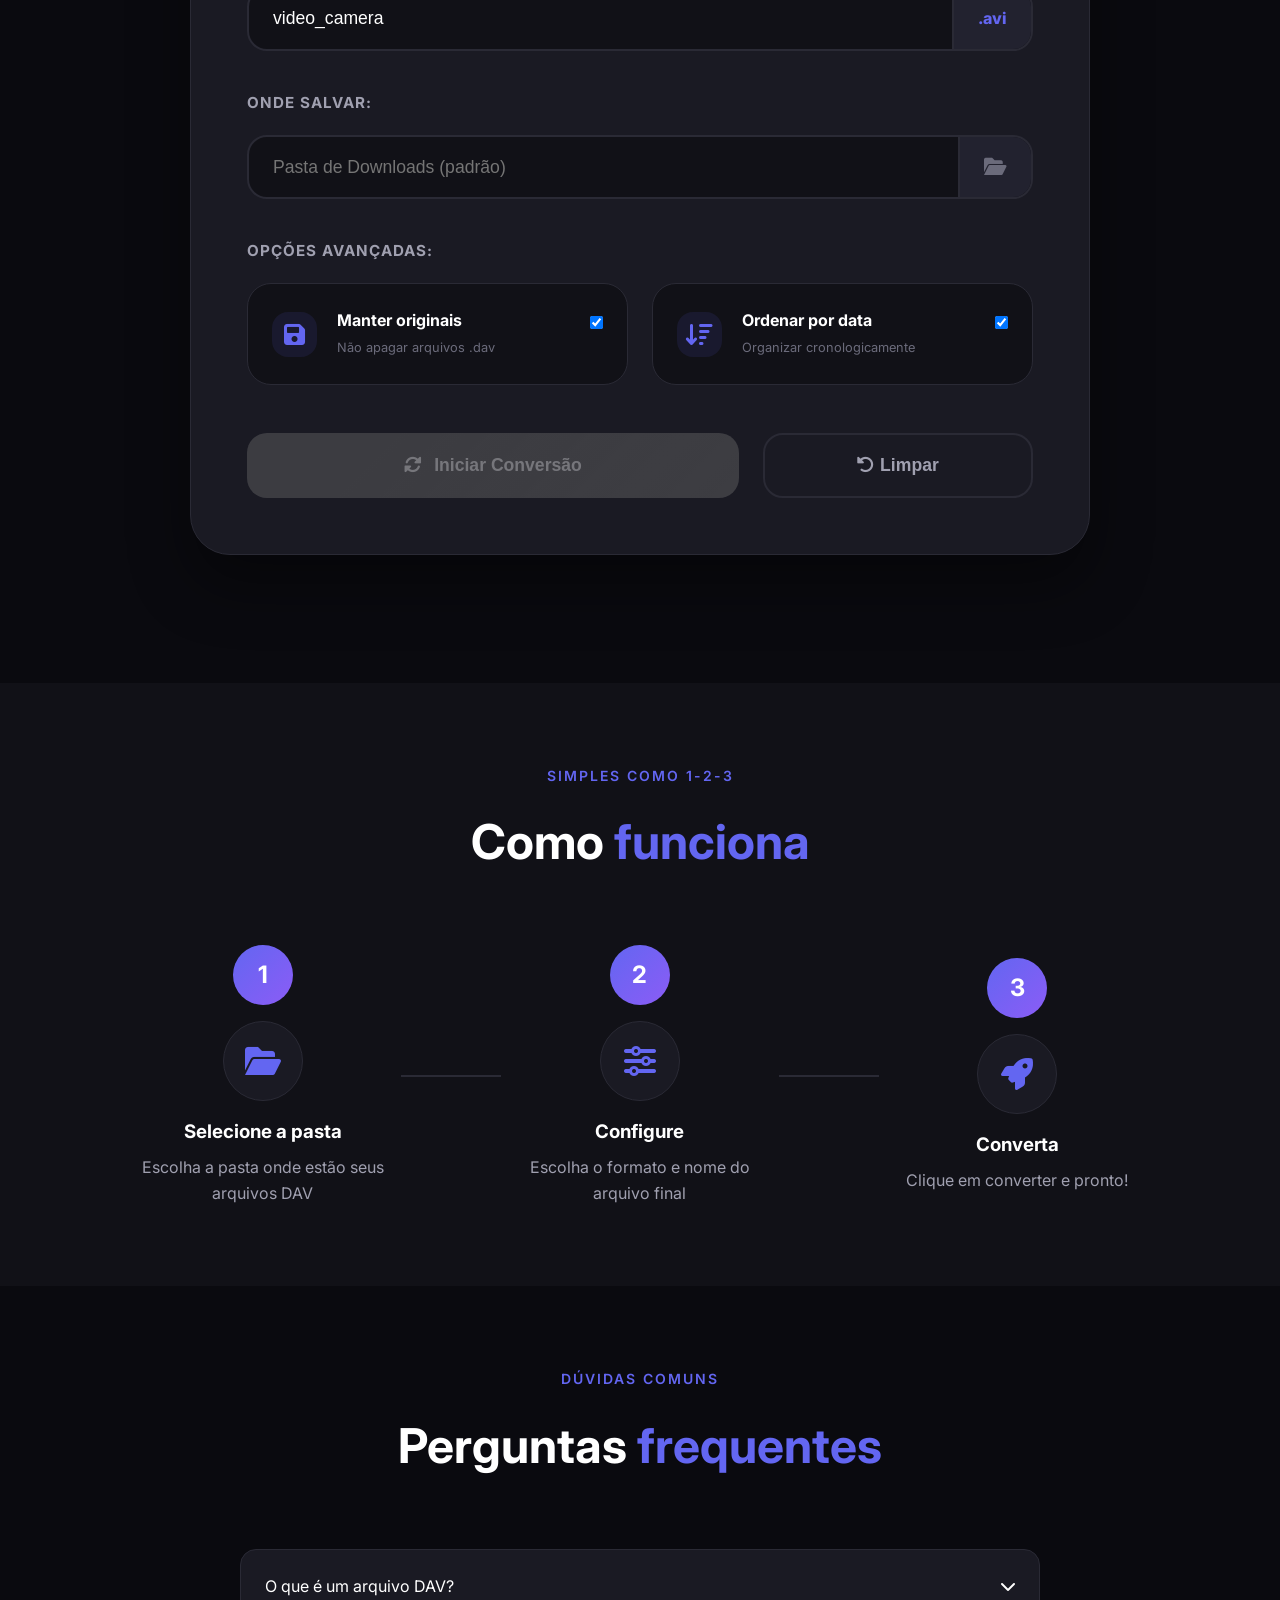
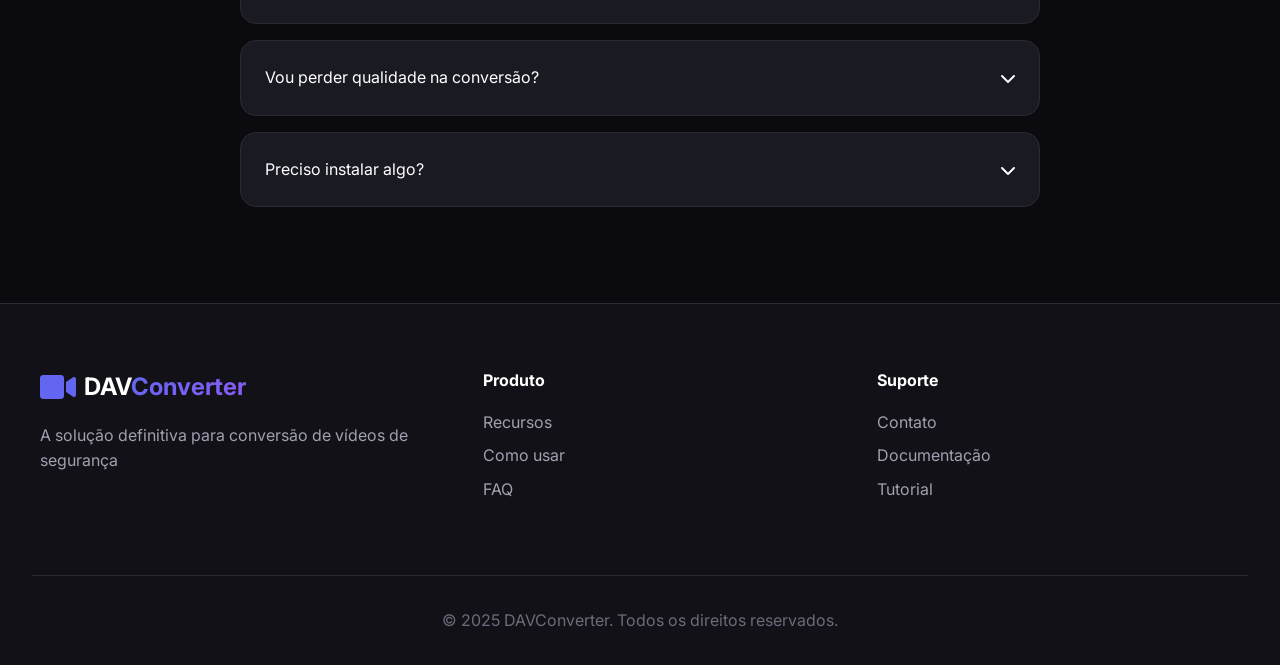
==== commit 82ce930d: "feat(converter): add bidirectional DAV/MP4 conversion with pause/resume - Implement tabbed interface" ====
--- a/public/index.html
+++ b/public/index.html
@@ -26,9 +26,9 @@
 
             <ul class="nav-menu" id="navMenu">
                 <li><a href="#home">Início</a></li>
-                <li><a href="#features">Recursos</a></li>
+                <li><a href="#converter" onclick="switchTab('dav-to-mp4')">DAV para MP4</a></li>
+                <li><a href="#converter" onclick="switchTab('mp4-to-dav')">MP4 para DAV</a></li>
                 <li><a href="#como-funciona">Como Funciona</a></li>
-                <li><a href="#contato">Contato</a></li>
             </ul>
             <div class="nav-actions">
                 <button class="btn-outline" onclick="scrollToConverter()">
@@ -141,10 +141,15 @@
         <div class="converter-container">
             <div class="converter-header">
                 <h2 class="section-title">Conversor <span class="accent">Inteligente</span></h2>
-                <p>Conversão real de arquivos DAV via motor Python + FFmpeg</p>
-                <div class="engine-badge">
-                    <i class="fab fa-python"></i>
-                    Servidor Python Ativo (Porta 5000)
+                <p>Conversão real de arquivos via motor Python + FFmpeg (v2.1)</p>
+                
+                <div class="converter-tabs">
+                    <button class="tab-btn active" onclick="switchTab('dav-to-mp4')" id="tabDavToMp4">
+                        <i class="fas fa-file-export"></i> DAV para MP4/Outros
+                    </button>
+                    <button class="tab-btn" onclick="switchTab('mp4-to-dav')" id="tabMp4ToDav">
+                        <i class="fas fa-file-import"></i> MP4 para DAV
+                    </button>
                 </div>
             </div>
             
@@ -196,7 +201,7 @@
                     <div class="file-items" id="fileItems"></div>
                 </div>
 
-                <div class="converter-options">
+                <div class="converter-options" id="davOptions">
                     <!-- Formato de Saída -->
                     <div class="options-group">
                         <label>Formato de saída:</label>
@@ -287,6 +292,25 @@
                     </div>
                 </div>
 
+                <!-- Nova seção MP4 para DAV -->
+                <div class="converter-options" id="mp4ToDavOptions" style="display: none;">
+                    <div class="options-group">
+                        <label>Configurações MP4 para DAV:</label>
+                        <div class="info-card">
+                            <i class="fas fa-info-circle"></i>
+                            <p>Esta função converterá seus arquivos MP4 para o formato DAV compatível com a maioria dos DVRs (Dahua, Intelbras, etc).</p>
+                        </div>
+                    </div>
+                    
+                    <div class="options-group">
+                        <label>Nome do arquivo DAV final:</label>
+                        <div class="filename-input-wrapper">
+                            <input type="text" id="filenameDav" placeholder="video_backup" value="video_backup">
+                            <span class="extension-label">.dav</span>
+                        </div>
+                    </div>
+                </div>
+
                 <div class="converter-actions">
                     <button class="btn-convert" onclick="startConversion()" id="convertBtn" disabled>
                         <i class="fas fa-sync-alt"></i>
@@ -303,8 +327,13 @@
                         <i class="fas fa-memory"></i> Memória: <span id="memValue">0.00 MB</span>
                     </div>
                     <div class="progress-info">
-                        <span>Convertendo...</span>
-                        <span id="progressPercent">0%</span>
+                        <span>Processamento:</span>
+                        <div style="display: flex; align-items: center; gap: 1rem;">
+                            <button id="pauseBtn" class="btn-console" onclick="togglePause()" style="display: none; padding: 0.25rem 0.75rem; border-radius: 5px; font-size: 0.75rem; background: var(--bg-card-hover);">
+                                <i class="fas fa-pause"></i> <span>Pausar</span>
+                            </button>
+                            <span id="progressPercent">0%</span>
+                        </div>
                     </div>
                     <div class="progress-bar">
                         <div class="progress-fill" id="progressFill" style="width: 0%"></div>
--- a/public/css/style.css
+++ b/public/css/style.css
@@ -553,6 +553,77 @@
     transform: translateY(-2px);
 }
 
+/* Tabs do Conversor */
+.converter-tabs {
+    display: flex;
+    justify-content: center;
+    gap: 1rem;
+    margin-top: 2rem;
+    background: var(--bg-secondary);
+    padding: 0.5rem;
+    border-radius: 1.25rem;
+    border: 1px solid var(--border-color);
+    max-width: 500px;
+    margin-left: auto;
+    margin-right: auto;
+}
+
+.tab-btn {
+    flex: 1;
+    padding: 0.85rem 1.25rem;
+    border-radius: 1rem;
+    border: none;
+    background: transparent;
+    color: var(--text-muted);
+    font-weight: 700;
+    font-size: 0.9rem;
+    cursor: pointer;
+    display: flex;
+    align-items: center;
+    justify-content: center;
+    gap: 0.75rem;
+    transition: all 0.3s cubic-bezier(0.4, 0, 0.2, 1);
+}
+
+.tab-btn i {
+    font-size: 1.1rem;
+}
+
+.tab-btn.active {
+    background: var(--bg-card);
+    color: var(--accent-primary);
+    box-shadow: 0 4px 15px rgba(0, 0, 0, 0.2);
+}
+
+.tab-btn:hover:not(.active) {
+    color: var(--text-primary);
+    background: rgba(255, 255, 255, 0.05);
+}
+
+/* Info Card */
+.info-card {
+    display: flex;
+    align-items: center;
+    gap: 1rem;
+    padding: 1.25rem;
+    background: rgba(99, 102, 241, 0.05);
+    border: 1px solid rgba(99, 102, 241, 0.2);
+    border-radius: 1rem;
+    margin-bottom: 1.5rem;
+}
+
+.info-card i {
+    color: var(--accent-primary);
+    font-size: 1.5rem;
+}
+
+.info-card p {
+    color: var(--text-secondary);
+    font-size: 0.9rem;
+    margin: 0;
+    line-height: 1.5;
+}
+
 /* Loading Info & File List */
 .folder-input {
     background: var(--bg-secondary);
